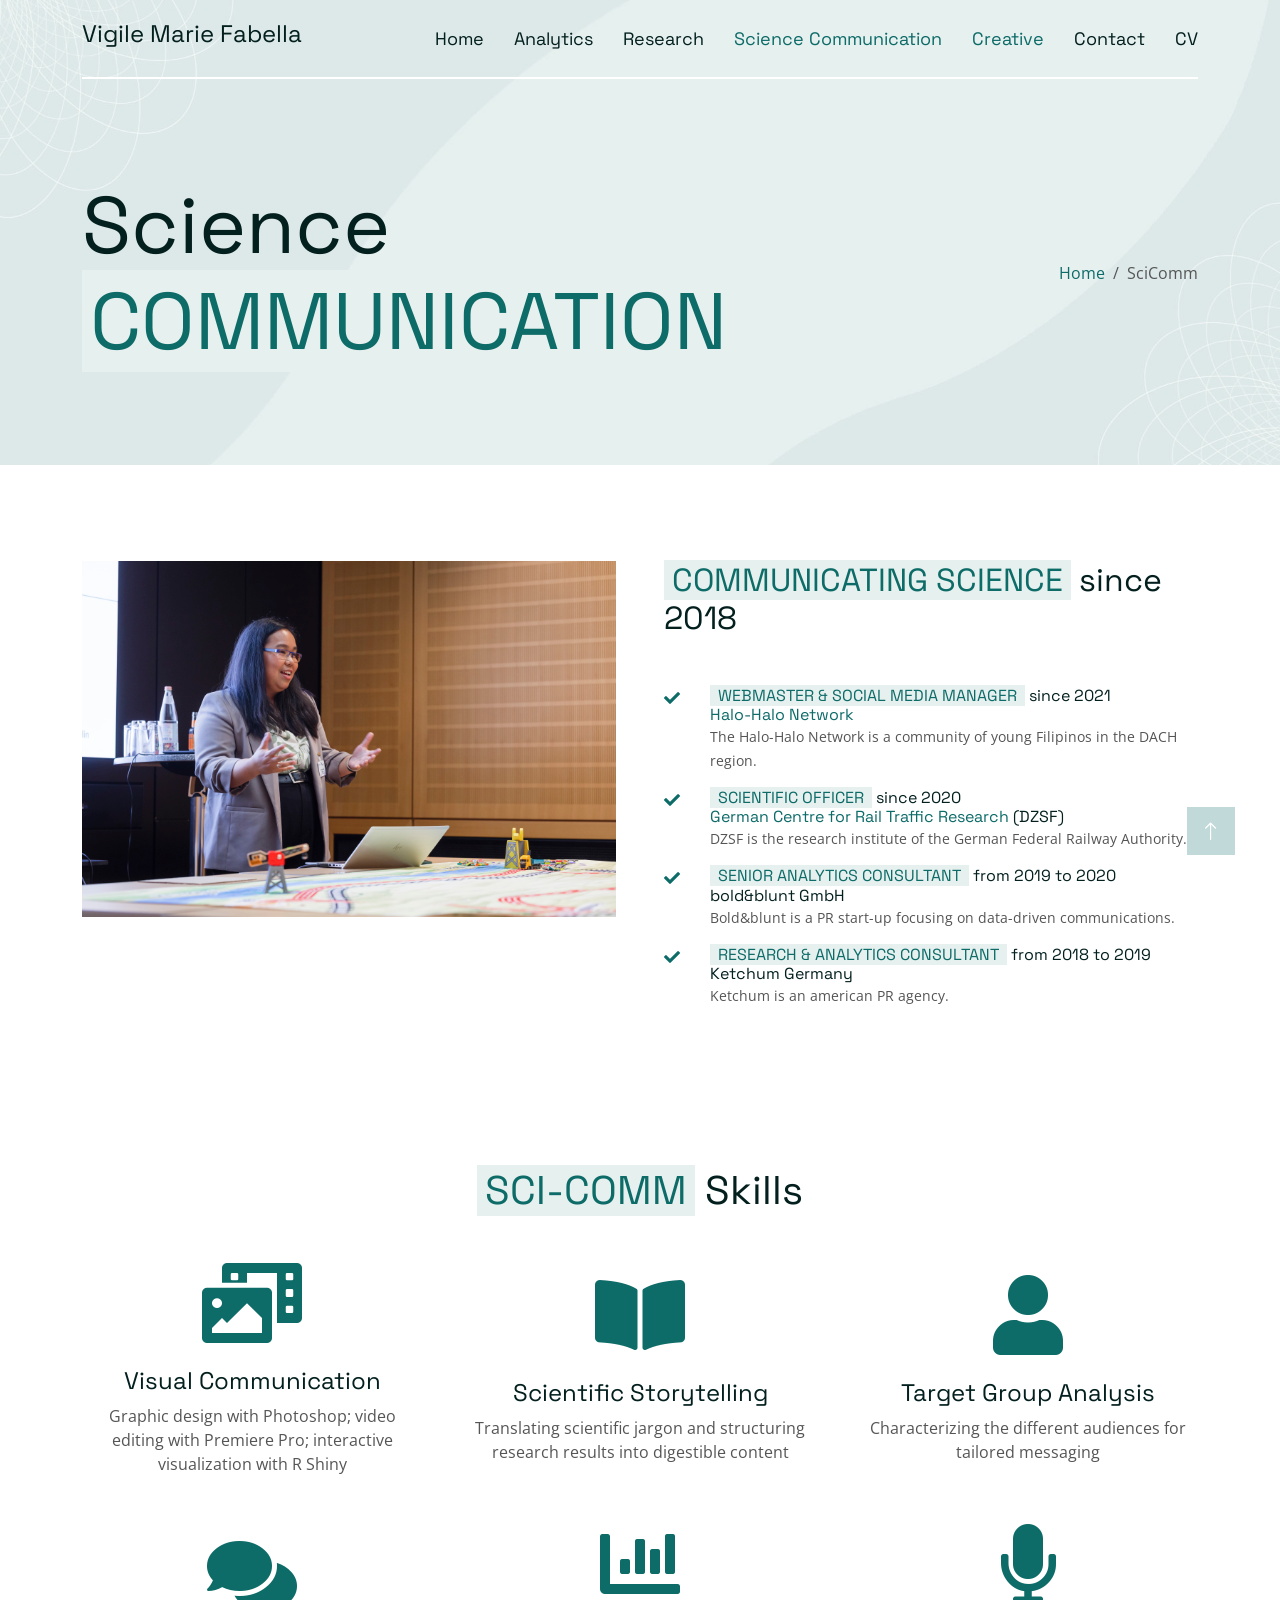
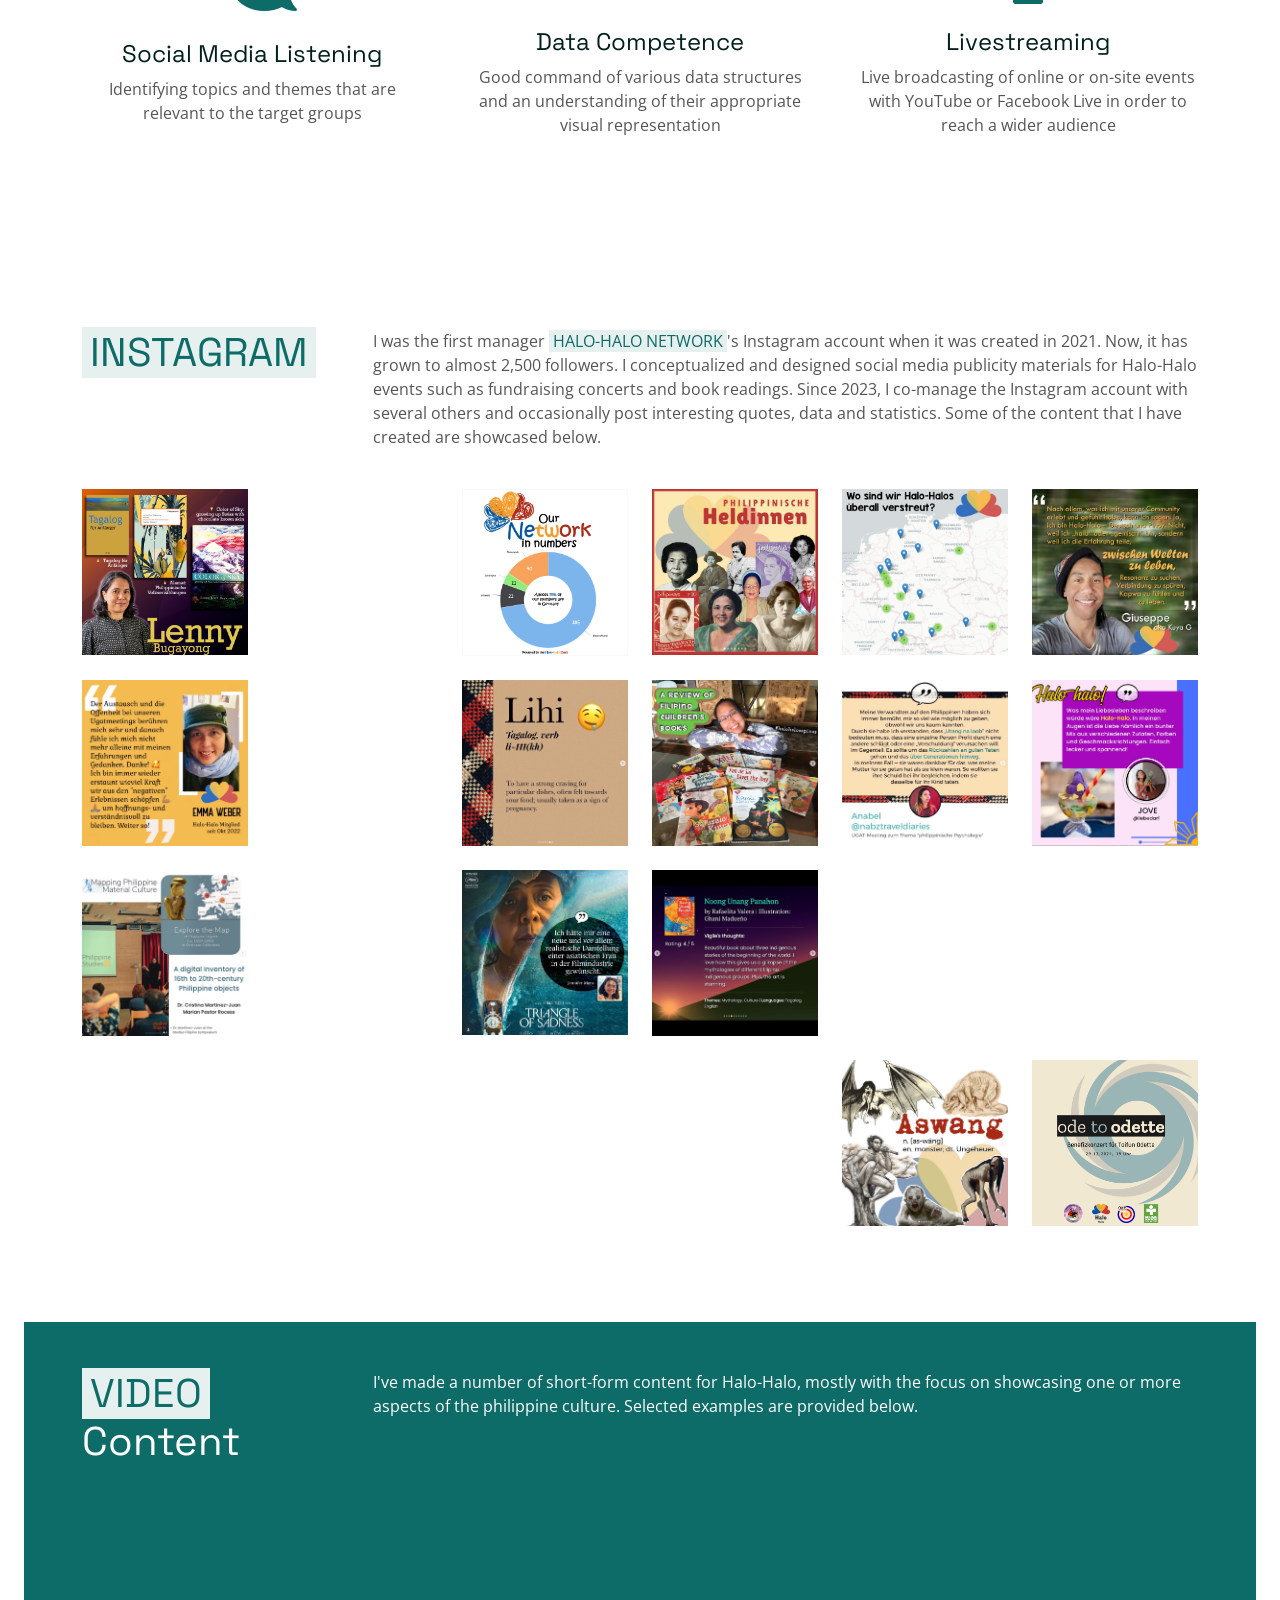
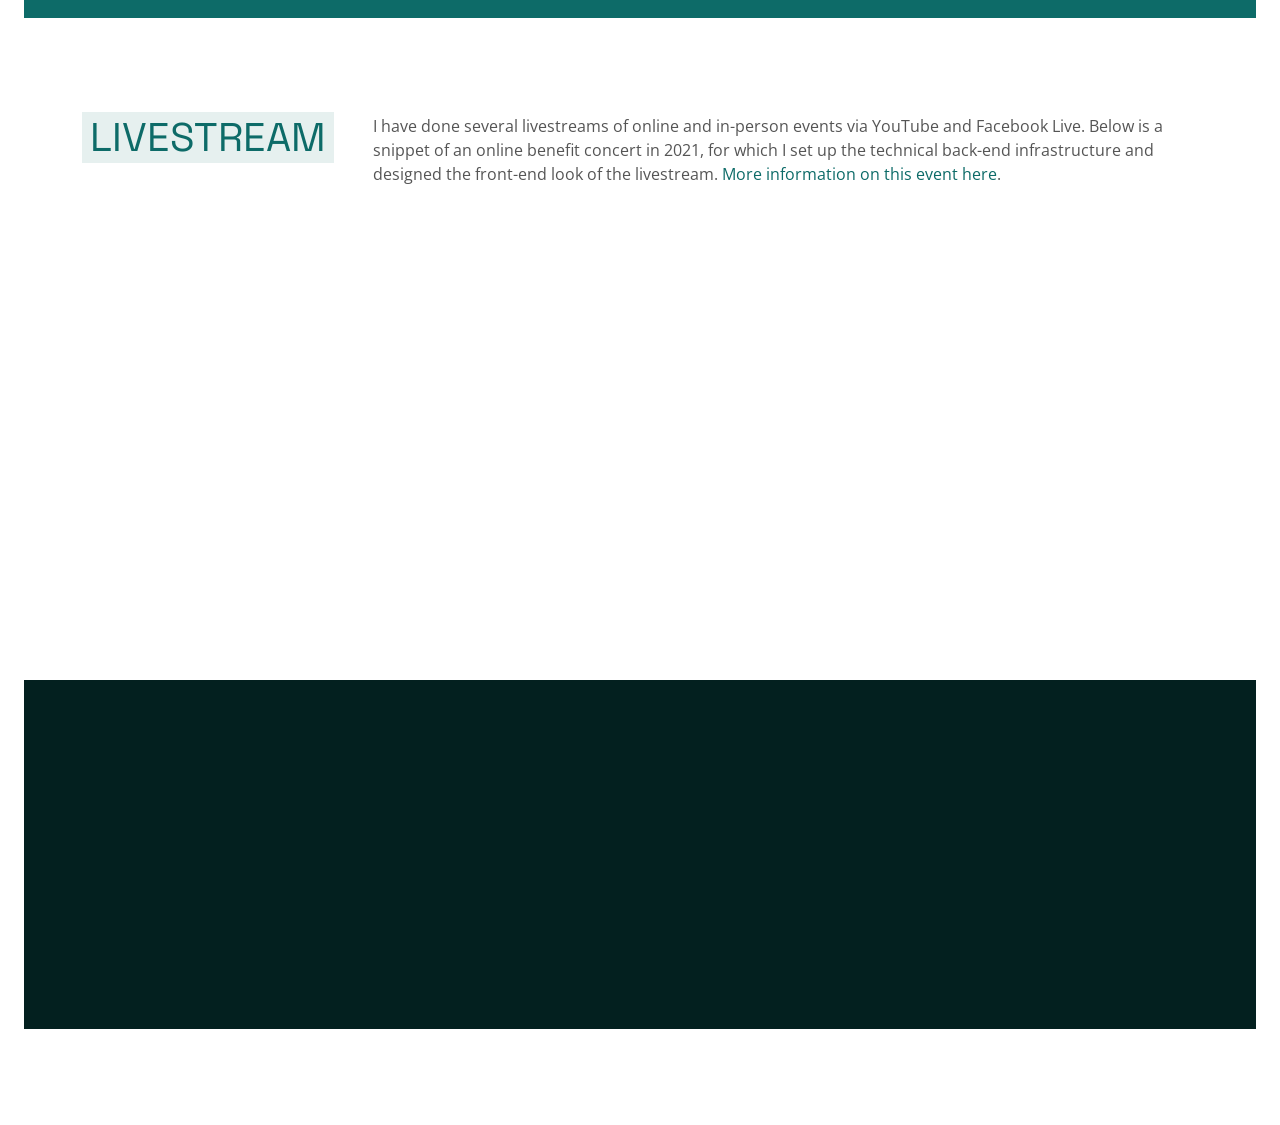
==== comm.html @ 8f54eccc "add scicom page" ====
<!DOCTYPE html>
<html lang="en">

<head>
    <meta charset="utf-8">
    <title>Vigile Marie Fabella</title>
    <meta content="width=device-width, initial-scale=1.0" name="viewport">
    <meta content="" name="keywords">
    <meta content="" name="description">

    <!-- Favicon -->
    <link href="assets/img/favicon.ico" rel="icon">

    <!-- Google Web Fonts -->
    <link rel="preconnect" href="https://fonts.googleapis.com">
    <link rel="preconnect" href="https://fonts.gstatic.com" crossorigin>
    <link href="https://fonts.googleapis.com/css2?family=Open+Sans&family=Space+Grotesk&display=swap" rel="stylesheet">

    <!-- Icon Font Stylesheet -->
    <link href="https://cdnjs.cloudflare.com/ajax/libs/font-awesome/5.15.4/css/all.min.css" rel="stylesheet">
    <link href="https://cdn.jsdelivr.net/npm/bootstrap-icons@1.4.1/font/bootstrap-icons.css" rel="stylesheet">

    <!-- Libraries Stylesheet -->
    <link href="assets/lib/animate/animate.min.css" rel="stylesheet">
    <link href="assets/lib/owlcarousel/assets/owl.carousel.min.css" rel="stylesheet">

    <!-- Customized Bootstrap Stylesheet -->
    <link href="assets/css/bootstrap.min.css" rel="stylesheet">

    <!-- Template Stylesheet -->
    <link href="assets/css/style.css" rel="stylesheet">
    
</head>

<body>
    <!-- Spinner Start -->
    <div id="spinner"
        class="show bg-white position-fixed translate-middle w-100 vh-100 top-50 start-50 d-flex align-items-center justify-content-center">
        <div class="spinner-grow text-primary" style="width: 3rem; height: 3rem;" role="status">
            <span class="sr-only">Loading...</span>
        </div>
    </div>
    <!-- Spinner End -->


    <!-- Navbar Start -->
    <div class="container-fluid sticky-top">
        <div class="container">
            <nav class="navbar navbar-expand-lg navbar-light border-bottom border-2 border-white">
                <a href="index.html" class="navbar-brand">
                    <h4>Vigile Marie Fabella</h4>
                </a>
                <button type="button" class="navbar-toggler ms-auto me-0" data-bs-toggle="collapse"
                    data-bs-target="#navbarCollapse">
                    <span class="navbar-toggler-icon"></span>
                </button>
                <div class="collapse navbar-collapse" id="navbarCollapse">
                    <div class="navbar-nav ms-auto">
                        <a href="index.html" class="nav-item nav-link">Home</a>
                        <a href="#projects" class="nav-item nav-link">Analytics</a>
                        <a href="#research" class="nav-item nav-link">Research</a>
                        <a href="comm.html" class="nav-item nav-link active">Science Communication</a>
                        <a href="https://sites.google.com/site/vigilemariefabella/creative" class="nav-item nav-link active">Creative</a>
                        <a href="#contact" class="nav-item nav-link">Contact</a>
                        <a href="https://1drv.ms/b/c/27f5d381a081e18d/IQBctxzUq0D3RLZkBF9Aa7l9AfCSi6QiNohndz8RyMJYiIo" class="nav-item nav-link" target="_blank">CV</a>
                    </div>
                </div>
            </nav>
        </div>
    </div>
    <!-- Navbar End -->

    <!-- Hero Start -->
    <div class="container-fluid pb-5 bg-primary hero-header">
        <div class="container py-5">
            <div class="row g-3 align-items-center">
                <div class="col-lg-6 text-center text-lg-start">
                    <h3 class="display-1 mb-0 animated slideInLeft">Science  <span
                                class="text-uppercase text-primary bg-light px-2">Communication</span></h3>
                </div>
                <div class="col-lg-6 animated slideInRight">
                    <nav aria-label="breadcrumb">
                        <ol class="breadcrumb justify-content-center justify-content-lg-end mb-0">
                            <li class="breadcrumb-item"><a class="text-primary" href="index.html">Home</a></li>
                            <li class="breadcrumb-item text-secondary active" aria-current="page">SciComm</li>
                        </ol>
                    </nav>
                </div>
            </div>
        </div>
    </div>
    <!-- Hero End -->



    <!-- About Start -->
    <div class="container-fluid py-5">
        <div class="container py-5">
            <div class="row g-5">
                <div class="col-lg-6">
                    <div class="row">
                            <img class="img-fluid" src="assets/img/vig_tra.jpg" alt="">
                    </div>
                </div>
                <div class="col-lg-6 wow fadeIn" data-wow-delay="0.5s">
                    <h2 class="mb-5"><span class="text-uppercase text-primary bg-light px-2">Communicating Science</span> since 2018</h2>
                    <div class="row g-3">
                        <div class="col-sm-1"><i class="fa fa-check text-primary me-2"></i></div>
                        <div class="col-sm-11"><h6 class="mb-0"><span class="text-uppercase text-primary bg-light px-2">Webmaster & Social Media Manager</span>  since 2021<br/>
                        <a href = "https://halo-halo.de/" target = _blank>Halo-Halo Network</a></h6>
                          <p class="mb-3"><small>The Halo-Halo Network is a community of young Filipinos in the DACH region. </small></p>
                   </div></div>
                    <div class="row g-3">
                        <div class="col-sm-1"><i class="fa fa-check text-primary me-2"></i></div>
                        <div class="col-sm-11"><h6 class="mb-0"><span class="text-uppercase text-primary bg-light px-2">Scientific Officer</span>  since 2020 <br/>
                        <a href = "https://dzsf.de/" target = _blank>German Centre for Rail Traffic Research</a> (DZSF)</h6>
                          <p class="mb-3"><small>DZSF is  the research institute of the German Federal Railway Authority. </small></p>
                   </div></div>
                   <div class="row g-3">
                        <div class="col-sm-1"><i class="fa fa-check text-primary me-2"></i></div>
                        <div class="col-sm-11"><h6 class="mb-0"><span class="text-uppercase text-primary bg-light px-2">Senior Analytics Consultant</span>
                   from 2019 to 2020<br/>bold&blunt GmbH</h6>
                                 <p class="mb-3"><small>Bold&blunt is a PR start-up focusing on data-driven communications. </small> </p>
                    </div></div>
                    <div class="row g-3">
                        <div class="col-sm-1"><i class="fa fa-check text-primary me-2"></i></div>
                        <div class="col-sm-11"><h6 class="mb-0"><span class="text-uppercase text-primary bg-light px-2">Research & Analytics Consultant</span> from 2018 to 2019 <br/>
                    Ketchum Germany</h6>
                    <p class="mb-3"><small>Ketchum is an american PR agency.</small> </p>
                    </div></div>

                    
            </div>
        </div>
    </div>
    <!-- About End -->

    <!-- Experience Start -->
    <div class="container-fluid py-5">
        <div class="container py-5">
            <div class="text-center wow fadeIn" data-wow-delay="0.1s">
                <h1 class="mb-5"><span class="text-uppercase text-primary bg-light px-2">Sci-Comm</span> Skills
                </h1>
            </div>
            <div class="row g-5 align-items-center text-center">
                <div class="col-md-6 col-lg-4 wow fadeIn" data-wow-delay="0.1s">
                    <i class="fa fa-photo-video fa-5x text-primary mb-4"></i>
                    <h4>Visual Communication</h4>
                    <p class="mb-0">Graphic design with Photoshop; video editing with Premiere Pro; interactive visualization with R Shiny</p>
                </div>
                <div class="col-md-6 col-lg-4 wow fadeIn" data-wow-delay="0.3s">
                    <i class="fa fa-book-open fa-5x text-primary mb-4"></i>
                    <h4>Scientific Storytelling</h4>
                    <p class="mb-0">Translating scientific jargon and structuring research results into digestible content</p>
                </div>
                <div class="col-md-6 col-lg-4 wow fadeIn" data-wow-delay="0.5s">
                    <i class="fa fa-user fa-5x text-primary mb-4"></i>
                    <h4>Target Group Analysis</h4>
                    <p class="mb-0">Characterizing the different audiences for tailored messaging</p>
                </div>
                <div class="col-md-6 col-lg-4 wow fadeIn" data-wow-delay="0.3s">
                    <i class="fa fa-comments fa-5x text-primary mb-4"></i>
                    <h4>Social Media Listening</h4>
                    <p class="mb-0">Identifying topics and themes that are relevant to the target groups</p>
                </div>
                <div class="col-md-6 col-lg-4 wow fadeIn" data-wow-delay="0.1s">
                    <i class="fa fa-chart-bar fa-5x text-primary mb-4"></i>
                    <h4>Data Competence</h4>
                    <p class="mb-0">Good command of various data structures and an understanding of their appropriate visual representation</p>
                </div>
                <div class="col-md-6 col-lg-4 wow fadeIn" data-wow-delay="0.5s">
                    <i class="fa fa-microphone fa-5x text-primary mb-4"></i>
                    <h4>Livestreaming</h4>
                    <p class="mb-0">Live broadcasting of online or on-site events with YouTube or Facebook Live in order to reach a wider audience</p>
                </div>
            </div>
        </div>
    </div>
    <!-- Feature End -->

 


    <!-- Instagram Start -->
    <div class="container-fluid py-5">
        <div class="container py-5">
            <div class="row g-5">
                <div class="col-lg-3">
                  <h1 class="mb-5"> <span class="text-uppercase text-primary bg-light px-2">Instagram</span>
                  </h1>
                  </div>
                <div class="col-lg-9">
                 <p>I was the first manager <a href = "https://www.halo-halo.de" target=_blank><span class="text-uppercase text-primary bg-light px-1">Halo-Halo Network</span></a>'s Instagram account when it was
                 created in 2021. Now, it has grown to almost 2,500 followers.  I conceptualized and designed social media publicity materials for Halo-Halo events such as fundraising concerts and book readings. 
                 Since 2023, I co-manage the Instagram account with several others and occasionally post interesting quotes, data and statistics. Some of the content that I have created are showcased below.</p>
                 <br/></div>
                 </div>
            <div class="row g-4">
              
                <div class="col-md-4 col-lg-2 wow fadeIn" data-wow-delay="0.1s">
                    <div class="team-item position-relative overflow-hidden">
                      <img class="img-fluid w-100" src="assets/portfolio/halo-halo_lenny.png" alt="">
                        <a href="https://www.instagram.com/p/DP1gf6SjBJo/" target="_blank">
                        <div class="team-overlay">
                            <div class="likes"><p class="lh-base text-light"><i class="fas fa-heart"></i> 140 &nbsp; <i class="fas fa-comment"></i> 6</p></div>
                        </div>
                        </a>
                    </div>
                </div>
                <div class="col-md-4 col-lg-2 wow fadeIn" data-wow-delay="0.7s">
                    <div class="team-item position-relative overflow-hidden">
                      <img class="img-fluid w-100" src="assets/portfolio/halo-halo_cj.png" alt="">
                        <a href="https://www.instagram.com/p/CyQ8REVM7Ra/" target="_blank">
                        <div class="team-overlay">
                            <div class="likes"><p class="lh-base text-light"><i class="fas fa-heart"></i> 104 &nbsp; <i class="fas fa-comment"></i> 20</p></div>
                        </div>
                        </a>
                    </div>
                </div>
                <div class="col-md-4 col-lg-2 wow fadeIn" data-wow-delay="0.5s">
                    <div class="team-item position-relative overflow-hidden">
                      <img class="img-fluid w-100" src="assets/portfolio/halo-halo_dash.png" alt="" width = w-100>
                        <a href="https://www.instagram.com/p/DN4HcPrjEpw/" target="_blank">
                        <div class="team-overlay">
                            <div class="likes"><p class="lh-base text-light"><i class="fas fa-heart"></i> 56 &nbsp; <i class="fas fa-comment"></i> 6</p></div>
                        </div>
                        </a>
                    </div>
                </div>
                 <div class="col-md-4 col-lg-2 wow fadeIn" data-wow-delay="0.3s">
                    <div class="team-item position-relative overflow-hidden">
                      <img class="img-fluid w-100" src="assets/portfolio/halo-halo_heldinnen.png" alt="" width = w-100>
                        <a href="https://www.instagram.com/p/CrBtPyXswOy" target="_blank">
                        <div class="team-overlay">
                            <div class="likes"><p class="lh-base text-light"><i class="fas fa-heart"></i> 134  &nbsp; <i class="fas fa-comment"></i> 3</p></div>
                        </div>
                        </a>
                    </div>
                </div>
                <div class="col-md-4 col-lg-2 wow fadeIn" data-wow-delay="0.1s">
                    <div class="team-item position-relative overflow-hidden">
                      <img class="img-fluid w-100" src="assets/portfolio/halo-halo_map.jpg" alt="">
                        <a href="https://www.instagram.com/p/Ce4TOWvMe-t/" target="_blank">
                        <div class="team-overlay">
                            <div class="likes"><p class="lh-base text-light"><i class="fas fa-heart"></i> 31  &nbsp; <i class="fas fa-comment"></i> 3</p></div>
                        </div>
                        </a>
                    </div>
                </div>
                <div class="col-md-4 col-lg-2 wow fadeIn" data-wow-delay="0.3s">
                    <div class="team-item position-relative overflow-hidden">
                      <img class="img-fluid w-100" src="assets/portfolio/halo-halo_kuyaG.png" alt="">
                        <a href="https://www.instagram.com/p/DQ1yeH4jBLc" target="_blank">
                        <div class="team-overlay">
                            <div class="likes"><p class="lh-base text-light"><i class="fas fa-heart"></i> 53  &nbsp; <i class="fas fa-comment"></i> 3</p></div>
                        </div>
                        </a>
                    </div>
                </div>
               <div class="col-md-4 col-lg-2 wow fadeIn" data-wow-delay="0.7s">
                    <div class="team-item position-relative overflow-hidden">
                      <img class="img-fluid w-100" src="assets/portfolio/halo-halo_emma.png" alt="" width = w-100>
                        <a href="https://www.instagram.com/p/CtQwGDwspZo/" target="_blank">
                        <div class="team-overlay">
                            <div class="likes"><p class="lh-base text-light"><i class="fas fa-heart"></i> 39 </p></div>
                        </div>
                        </a>
                    </div>
                </div>
                <div class="col-md-4 col-lg-2 wow fadeIn" data-wow-delay="0.7s">
                    <div class="team-item position-relative overflow-hidden">
                      <img class="img-fluid w-100" src="assets/portfolio/halo-halo_cdwien.png" alt="" width = w-100>
                        <a href="https://www.instagram.com/p/Cce_DwXMKiG/" target="_blank">
                        <div class="team-overlay">
                            <div class="likes"><p class="lh-base text-light"><i class="fas fa-heart"></i> 91  &nbsp; <i class="fas fa-comment"></i> 7</div>
                        </div>
                        </a>
                    </div>
                </div>
                <div class="col-md-4 col-lg-2 wow fadeIn" data-wow-delay="0.1s">
                    <div class="team-item position-relative overflow-hidden">
                      <img class="img-fluid w-100" src="assets/portfolio/halo-halo_lihi.png" alt="">
                        <a href="https://www.instagram.com/p/CbR76yvMhxQ/" target="_blank">
                        <div class="team-overlay">
                            <div class="likes"><p class="lh-base text-light"><i class="fas fa-heart"></i> 21 </div>
                        </div>
                        </a>
                    </div>
                </div>
                <div class="col-md-4 col-lg-2 wow fadeIn" data-wow-delay="0.7s">
                    <div class="team-item position-relative overflow-hidden">
                      <img class="img-fluid w-100" src="assets/portfolio/halo-halo_kidsbooks.png" alt="" width = w-100>
                        <a href="https://www.instagram.com/p/C4TDYTtyo3-" target="_blank">
                        <div class="team-overlay">
                            <div class="likes"><p class="lh-base text-light"><i class="fas fa-heart"></i> 91  &nbsp; <i class="fas fa-comment"></i> 7</div>
                        </div>
                        </a>
                    </div>
                </div>
                <div class="col-md-4 col-lg-2 wow fadeIn" data-wow-delay="0.3s">
                    <div class="team-item position-relative overflow-hidden">
                      <img class="img-fluid w-100" src="assets/portfolio/halo-halo_nabs.png" alt="">
                        <a href="https://www.instagram.com/p/Ca9mVTys9sj" target="_blank">
                        <div class="team-overlay">
                            <div class="likes"><p class="lh-base text-light"><i class="fas fa-heart"></i> 34 &nbsp; <i class="fas fa-comment"></i> 5</p></div>
                        </div>
                        </a>
                    </div>
                </div>
                <div class="col-md-4 col-lg-2 wow fadeIn" data-wow-delay="0.1s">
                    <div class="team-item position-relative overflow-hidden">
                      <img class="img-fluid w-100" src="assets/portfolio/halo-halo_jove.png" alt="">
                        <a href="https://www.instagram.com/p/CfudeYIMyJ0/" target="_blank">
                        <div class="team-overlay">
                            <div class="likes"><p class="lh-base text-light"><i class="fas fa-heart"></i> 15</p></div>
                        </div>
                        </a>
                    </div>
                </div>
                <div class="col-md-4 col-lg-2 wow fadeIn" data-wow-delay="0.1s">
                    <div class="team-item position-relative overflow-hidden">
                      <img class="img-fluid w-100" src="assets/portfolio/halo-halo_matculture.png" alt="">
                        <a href="https://www.instagram.com/p/CfE2e6js9mZ/" target="_blank">
                        <div class="team-overlay">
                            <div class="likes"><p class="lh-base text-light"><i class="fas fa-heart"></i> 32</p></div>
                        </div>
                        </a>
                    </div>
                </div>
                <div class="col-md-4 col-lg-2 wow fadeIn" data-wow-delay="0.3s">
                    <div class="team-item position-relative overflow-hidden">
                      <img class="img-fluid w-100" src="assets/portfolio/halo-halo_pamahiin.png" alt="">
                        <a href="https://www.instagram.com/p/Cn9kZs7sGGw/" target="_blank">
                        <div class="team-overlay">
                            <div class="likes"><p class="lh-base text-light"><i class="fas fa-heart"></i> 26</p></div>
                        </div>
                        </a>
                    </div>
                </div>
                <div class="col-md-4 col-lg-2 wow fadeIn" data-wow-delay="0.5s">
                    <div class="team-item position-relative overflow-hidden">
                      <img class="img-fluid w-100" src="assets/portfolio/halo-halo_triangle.png" alt="" width = w-100>
                        <a href="https://www.instagram.com/p/Cp44woes-kE/" target="_blank">
                        <div class="team-overlay">
                            <div class="likes"><p class="lh-base text-light"><i class="fas fa-heart"></i> 29</p></div>
                        </div>
                        </a>
                    </div>
                </div>
                <div class="col-md-4 col-lg-2 wow fadeIn" data-wow-delay="0.5s">
                    <div class="team-item position-relative overflow-hidden">
                      <img class="img-fluid w-100" src="assets/portfolio/halo-halo_kidsbooks2.png" alt="">
                        <a href="https://www.instagram.com/p/DOO0LchjOfCXcJCpxcvaknUmmZ-3RVSa4j4Ikg0" target="_blank">
                        <div class="team-overlay">
                            <div class="likes"><p class="lh-base text-light"><i class="fas fa-heart"></i> 62  &nbsp; <i class="fas fa-comment"></i> 9</p></div>
                        </div>
                        </a>
                    </div>
                </div>
              <div class="col-md-4 col-lg-2 wow fadeIn" data-wow-delay="0.1s">
                    <div class="team-item position-relative overflow-hidden">
                      <img class="img-fluid w-100" src="assets/portfolio/halo-halo_cdmla.png" alt="">
                        <a href="https://www.instagram.com/p/C5wVsZoslR-/" target="_blank">
                        <div class="team-overlay">
                            <div class="likes"><p class="lh-base text-light"><i class="fas fa-heart"></i> 41</p></div>
                        </div>
                        </a>
                    </div>
                </div>
                <div class="col-md-4 col-lg-2 wow fadeIn" data-wow-delay="0.7s">
                    <div class="team-item position-relative overflow-hidden">
                      <img class="img-fluid w-100" src="assets/portfolio/halo-halo_cdmla_pub.png" alt="">
                        <a href="https://www.instagram.com/p/C4h_8JMys5O/" target="_blank">
                        <div class="team-overlay">
                            <div class="likes"><p class="lh-base text-light"><i class="fas fa-heart"></i> 64</p></div>
                        </div>
                        </a>
                    </div>
                </div>
                <div class="col-md-4 col-lg-2 wow fadeIn" data-wow-delay="0.1s">
                    <div class="team-item position-relative overflow-hidden">
                      <img class="img-fluid w-100" src="assets/portfolio/halo-halo_opm.png" alt="" width = w-100>
                        <a href="https://www.instagram.com/p/CYzg0mesZL1/" target="_blank">
                        <div class="team-overlay">
                            <div class="likes"><p class="lh-base text-light"><i class="fas fa-heart"></i> 19</p></div>
                        </div>
                        </a>
                    </div>
                </div>
                <div class="col-md-4 col-lg-2 wow fadeIn" data-wow-delay="0.3s">
                    <div class="team-item position-relative overflow-hidden">
                      <img class="img-fluid w-100" src="assets/portfolio/halo-halo_cd_ffm.png" alt="" width = w-100>
                        <a href="https://www.instagram.com/p/Ckq6CZfsy9d/?img_index=3" target="_blank">
                        <div class="team-overlay">
                            <div class="likes"><p class="lh-base text-light"><i class="fas fa-heart"></i> 97  &nbsp; <i class="fas fa-comment"></i> 7</p></div>
                        </div>
                        </a>
                    </div>
                </div>
                <div class="col-md-4 col-lg-2 wow fadeIn" data-wow-delay="0.5s">
                    <div class="team-item position-relative overflow-hidden">
                      <img class="img-fluid w-100" src="assets/portfolio/halo-halo_cd.png" alt="" width = w-100>
                        <a href="https://www.instagram.com/p/Cp44woes-kE/" target="_blank">
                        <div class="team-overlay">
                            <div class="likes"><p class="lh-base text-light"><i class="fas fa-heart"></i> 29</p></div>
                        </div>
                        </a>
                    </div>
                </div>
                <div class="col-md-4 col-lg-2 wow fadeIn" data-wow-delay="0.1s">
                    <div class="team-item position-relative overflow-hidden">
                      <img class="img-fluid w-100" src="assets/portfolio/halo-halo_tyanak.png" alt="" width = w-100>
                        <a href="https://www.instagram.com/p/CaLUhrnM-Hi/" target="_blank">
                        <div class="team-overlay">
                            <div class="likes"><p class="lh-base text-light"><i class="fas fa-heart"></i> 27</p></div>
                        </div>
                        </a>
                    </div>
                </div>
                <div class="col-md-4 col-lg-2 wow fadeIn" data-wow-delay="0.3s">
                    <div class="team-item position-relative overflow-hidden">
                      <img class="img-fluid w-100" src="assets/portfolio/halo-halo_aswang.png" alt="" width = w-100>
                        <a href="https://www.instagram.com/p/CaNv_pPsSyd" target="_blank">
                        <div class="team-overlay">
                            <div class="likes"><p class="lh-base text-light"><i class="fas fa-heart"></i> 27</p></div>
                        </div>
                        </a>
                    </div>
                </div>
                <div class="col-md-4 col-lg-2 wow fadeIn" data-wow-delay="0.5s">
                    <div class="team-item position-relative overflow-hidden">
                      <img class="img-fluid w-100" src="assets/portfolio/halo-halo_odette.png" alt="" width = w-100>
                        <a href="https://www.instagram.com/p/CX_iPaSsJPO" target="_blank">
                        <div class="team-overlay">
                            <div class="likes"><p class="lh-base text-light"><i class="fas fa-heart"></i> 38 &nbsp; <i class="fas fa-comment"></i> 1</p></div>
                        </div>
                        </a>
                    </div>
                </div>
        </div>
    </div>
    <!-- Instagram End -->




    <!-- Video Start -->
    <div class="container-fluid mt-5 bg-primary" id="projects">
        <div class="container py-5">
            <div class="row g-5">
                <div class="col-lg-3">
                  <h1 class="text-white mb-3"><span class="text-uppercase text-primary bg-light px-2">Video</span> Content
                  </h1>
                  </div>
                <div class="col-lg-9">
                 <p class="text-white">I've made a number of short-form content for Halo-Halo, mostly with the focus on showcasing one or more aspects of the philippine culture. Selected examples are provided below.</p>
                 </div>
                 <div class="row g-4">
              
                <div class="col-md-12 col-lg-3 wow fadeIn" data-wow-delay="0.1s">
                    <div class="team-item position-relative overflow-hidden">
                      <img class="img-fluid w-150" src="assets/portfolio/video_odette.png" alt="">
                        <a href="https://www.instagram.com/p/CZKrtVKspFU/" target="_blank">
                        <div class="team-overlay">
                            <div class="likes"><p class="lh-base text-light">A short video for the <br/>fundraising livestream <br/>concert "Ode to Odette".</p></div>
                        </div>
                        </a>
                    </div>
                </div>              
                <div class="col-md-12 col-lg-2 wow fadeIn" data-wow-delay="0.5s">
                    <div class="team-item position-relative overflow-hidden">
                      <img class="img-fluid w-150" src="assets/portfolio/video_cd.png" alt="">
                        <a href="https://www.instagram.com/p/Cj8Or1-j4yw/" target="_blank">
                        <div class="team-overlay">
                            <div class="likes"><p class="lh-base text-light">Teaser video <br/>for a book <br/>launch with <br/>the Philippine <br/>Consulate <br/>General. </p></div>
                        </div>
                        </a>
                    </div>
                </div>
                <div class="col-md-12 col-lg-2 wow fadeIn" data-wow-delay="0.3s">
                    <div class="team-item position-relative overflow-hidden">
                      <img class="img-fluid w-150" src="assets/portfolio/video_mamasita.png" alt="">
                        <a href="https://www.instagram.com/p/CgbbFOBJnRm/" target="_blank">
                        <div class="team-overlay">
                            <div class="likes"><p class="lh-base text-light">A fun little  <br/>short about <br/>a travelling<br/> bag.</p></div>
                        </div>
                        </a>
                    </div>
                </div>
                <div class="col-md-12 col-lg-2 wow fadeIn" data-wow-delay="0.7s">
                    <div class="team-item position-relative overflow-hidden">
                      <img class="img-fluid w-150" src="assets/portfolio/video_unboxing.png" alt="">
                        <a href="https://www.instagram.com/p/Ci_Avb8DRU9/" target="_blank">
                        <div class="team-overlay">
                            <div class="likes"><p class="lh-base text-light">Unboxing <br/>of a "Fiesta <br/>Filipinas" <br/>package.</p></div>
                        </div>
                        </a>
                    </div>
                </div>
                <div class="col-md-12 col-lg-2 wow fadeIn" data-wow-delay="0.1s">
                    <div class="team-item position-relative overflow-hidden">
                      <img class="img-fluid w-150" src="assets/portfolio/video_sikwate.png" alt="">
                        <a href="https://www.instagram.com/p/DBPro18oeN8/" target="_blank">
                        <div class="team-overlay">
                            <div class="likes"><p class="lh-base text-light">A video <br/>showcasing <br/>the traditional<br/>filipino hot<br/>chocolate.</p></div>
                        </div>
                        </a><p class="text-white mb-13"> </p>
                    </div>
                </div>

      </div> 
                 </div>
                 </div>
                 </div>
    <!-- Livestreaming End -->






    <!-- Livestreaming Start -->
    <div class="container-fluid py-5">
        <div class="container py-5">
            <div class="row g-5">
                <div class="col-lg-3">
                  <h1 class="mb-5"> <span class="text-uppercase text-primary bg-light px-2">Livestream</span>
                  </h1>
                  </div>
                <div class="col-lg-9">
                 <p>I have done several livestreams of online and in-person events via YouTube and Facebook Live. Below is a snippet of an online benefit concert in 2021, 
                 for which I set up the technical back-end infrastructure and designed the front-end look of the livestream. <a href = "https://halo-halo.de/ode-to-odette/" target = _blank>More information on this event here</a>.</p>
                 </div>
                 </div>
                 <div class="row g-4">
              
                <div class="col-md-12 col-lg-8 wow fadeIn" data-wow-delay="0.1s">
                    <div class="team-item position-relative overflow-hidden">
                    <video width=100% controls>
                      <source src="https://halo-halo.de/wp-content/uploads/2022/01/Performance-04-Kim-John.mp4" type="video/mp4">
                    Your browser does not support the video tag.
                    </video>
                    </div>
                </div> 
                </div> 
          </div> 
      </div> 


    <!-- Livestreaming End -->


    <!-- Contact Start -->
    <div class="container-fluid bg-dark text-white-50 footer pt-5" id="contact">
        <div class="container py-5">
            <div class="row g-7">
                <div class="col-md-6 col-lg-3 wow fadeIn" data-wow-delay="0.1s">
                        <h1 class="text-white">Contact</h1>
                    
                </div>
                <div class="col-md-6 col-lg-3 wow fadeIn" data-wow-delay="0.3s">
                    <h4 class = "text-white"><i class="fa fa-envelope me-3"></i>vmfabella@gmail.com</h4>
                    <div class="d-flex pt-2">
                      <a class="btn btn-outline-primary btn-square border-2 me-2" href="https://www.linkedin.com/in/vigile-marie-fabella/" target = "_blank" alt = "LinkedIn Profile"><i
                      class="fab fa-linkedin-in"></i></a>
                      <a class="btn btn-outline-primary btn-square border-2 me-2" href="https://scholar.google.com/citations?hl=en&user=uMSkTNQAAAAJ" target = "_blank" alt = "Google Scholar Profile"><i
                      class="fab fa-google"></i></a>
                      <a class="btn btn-outline-primary btn-square border-2" href="https://orcid.org/0000-0001-7132-9223" target = "_blank" alt = "ORCID Profile"><i
                      class="fab fa-orcid"></i></a>
                    </div>
                </div>
            </div>
        </div>
        <div class="container wow fadeIn" data-wow-delay="0.1s">
            <div class="copyright">
                <div class="row">
                    <div class="col-md-6 text-center text-md-start mb-3 mb-md-0">
                        &copy; <a class="border-bottom" href="">Vigile Marie Fabella</a>, All Right Reserved.

                        <!--/*** This template is free as long as you keep the below author’s credit link/attribution link/backlink. ***/-->
                        <!--/*** If you'd like to use the template without the below author’s credit link/attribution link/backlink, ***/-->
                        <!--/*** you can purchase the Credit Removal License from "https://htmlcodex.com/credit-removal". ***/-->
                        Designed By <a class="border-bottom" href="https://htmlcodex.com">HTML Codex</a>. Distributed by
                        <a class="border-bottom" href="https://themewagon.com" target="_blank">ThemeWagon</a>
                    </div>
                    <div class="col-md-6 text-center text-md-end">
                    </div>
                </div>
            </div>
        </div>
    </div>
    <!-- Contact End -->


    <!-- Back to Top -->
    <a href="#!" class="btn btn-lg btn-primary btn-lg-square back-to-top"><i class="bi bi-arrow-up"></i></a>


    <!-- JavaScript Libraries -->
    <script src="https://ajax.googleapis.com/ajax/libs/jquery/3.6.1/jquery.min.js"></script>
    <script src="https://cdn.jsdelivr.net/npm/bootstrap@5.0.0/dist/js/bootstrap.bundle.min.js"></script>
    <script src="assets/lib/wow/wow.min.js"></script>
    <script src="assets/lib/easing/easing.min.js"></script>
    <script src="assets/lib/waypoints/waypoints.min.js"></script>
    <script src="assets/lib/owlcarousel/owl.carousel.min.js"></script>

    <!-- Template Javascript -->
    <script src="assets/js/main.js"></script>
</body>

</html>
---- assets/css/style.css ----
/********** Template CSS **********/

/*** Spinner ***/
#spinner {
    opacity: 0;
    visibility: hidden;
    transition: opacity .5s ease-out, visibility 0s linear .5s;
    z-index: 99999;
}

#spinner.show {
    transition: opacity .5s ease-out, visibility 0s linear 0s;
    visibility: visible;
    opacity: 1;
}

.back-to-top {
    position: fixed;
    display: none;
    right: 45px;
    bottom: 45px;
    z-index: 99;
}

/*** Button ***/
.btn {
    transition: .5s;
}

.btn-square {
    width: 38px;
    height: 38px;
}

.btn-sm-square {
    width: 32px;
    height: 32px;
}

.btn-lg-square {
    width: 48px;
    height: 48px;
}

.btn-square,
.btn-sm-square,
.btn-lg-square {
    padding: 0;
    display: flex;
    align-items: center;
    justify-content: center;
    font-weight: normal;
}


/*** Navbar ***/
.sticky-top {
    top: -150px;
    transition: .5s;
}

.navbar {
    padding: 15px 0;
    font-family: "Space Grotesk", sans-serif;
    font-size: 18px;
}

.navbar .navbar-nav .nav-link {
    margin-left: 30px;
    padding: 0;
    outline: none;
    color: var(--bs-dark);
}

.navbar .navbar-nav .nav-link:hover,
.navbar .navbar-nav .nav-link.active {
    color: var(--bs-primary)
}

.navbar .dropdown-toggle::after {
    border: none;
    content: "\f107";
    font-family: "Font Awesome 5 Free";
    font-weight: 900;
    vertical-align: middle;
    margin-left: 8px;
}

.navbar .dropdown-menu .dropdown-item:hover,
.navbar .dropdown-menu .dropdown-item.active {
    color: var(--bs-white);
    background: var(--bs-primary);
}

@media (max-width: 991.98px) {
    .navbar .navbar-nav .nav-link  {
        margin-left: 0;
        padding: 10px 0;
    }
}

@media (min-width: 992px) {
    .navbar .nav-item .dropdown-menu {
        display: block;
        border: none;
        margin-top: 0;
        top: 150%;
        opacity: 0;
        visibility: hidden;
        transition: .5s;
    }

    .navbar .nav-item:hover .dropdown-menu {
        top: 100%;
        visibility: visible;
        transition: .5s;
        opacity: 1;
    }
}


/*** Hero Header ***/
.hero-header {
    margin-top: -100px;
    padding-top: 150px;
    background: url(../img/hero-bg.jpg) top center no-repeat;
    background-size: cover;
}

.hero-header .breadcrumb-item+.breadcrumb-item::before {
    color: var(--light);
}

.header-carousel {
    position: relative;
    padding: 45px 0 45px 6vw;
}

.header-carousel::before {
    position: absolute;
    content: "";
    top: 0;
    left: 0;
    width: calc(50% + 45px);
    height: 100%;
    background: var(--bs-primary);
    z-index: -1;
}

.header-carousel .owl-dots {
    position: absolute;
    top: 50%;
    right: 38px;
    transform: translateY(-50%);
    display: flex;
    flex-direction: column;
    align-items: center;
    justify-content: center;
}

.header-carousel .owl-dot {
    position: relative;
    display: inline-block;
    margin: 5px 0;
    width: 15px;
    height: 15px;
    border: 2px solid var(--bs-white);
    transition: .5s;
}

.header-carousel .owl-dot.active {
    height: 30px;
    background: var(--bs-white);
}

#affiliation {
  font-size:2vmax;
}


/*** Publications ***/
#collapselink a.collapsed:after  {
    content: '+ See all publications';
}

#collapselink a:not(.collapsed):after {
    content: '- See less publications';
}



/*** Project ***/
.project-item img {
    transition: .5s;
}
  
.project-item:hover img {
    transform: scale(1.2);
}
  
.project-overlay {
    position: absolute;
    padding: 25px;
    width: 100%;
    height: 100%;
    top: 0;
    left: 0;
    display: flex;
    flex-direction: column;
    align-items: flex-start;
    justify-content: flex-end;
    background: linear-gradient(rgba(255, 255, 255, .1) 50%, var(--bs-dark));
    z-index: 1;
}


/*** Service ***/
.service-item {
    position: relative;
    padding: 30px 25px;
    transition: .5s;
}

.service-item.bg-primary:hover {
    background: var(--bs-light) !important;
}

.service-item.bg-primary p {
    color: var(--bs-light);
    transition: .5s;
}

.service-item.bg-primary:hover p {
    color: var(--bs-secondary);
}

.service-item.bg-light:hover {
    background: var(--bs-primary) !important;
}

.service-item.bg-light p {
    color: var(--bs-secondary);
    transition: .5s;
}

.service-item.bg-light:hover p {
    color: var(--bs-light);
}


.service-item .service-img h3 {
    position: absolute;
    top: 0;
    left: 0;
    padding: 0 12px 7px 0;
}

.service-item.bg-primary .service-img h3 {
    background: var(--bs-primary);
    color: var(--bs-white);
    transition: .5s;
}

.service-item.bg-primary:hover .service-img h3 {
    background: var(--bs-light);
    color: var(--bs-dark);
}

.service-item.bg-light .service-img h3 {
    background: var(--bs-light);
    color: var(--bs-dark);
    transition: .5s;
}

.service-item.bg-light:hover .service-img h3 {
    background: var(--bs-primary);
    color: var(--bs-white);
}


/*** Our Team ***/
.team-item {
   margin-bottom:0px;
}
.team-item img {
    transition: .5s;
}
  
.team-item:hover img {
    transform: scale(1.1);
}
  
.team-overlay {
    position: absolute;
    padding-left: 20px;
    width: 100%;
    height: 100%;
    top: 0;
    left: 0;
    display: flex;
    flex-direction: column;
    align-items: center;
    justify-content: center;
    background: none;
    z-index: 1;
}

div.team-overlay:hover {
    position: absolute;
    padding-left: 20px;
    width: 100%;
    height: 100%;
    top: 0;
    left: 0;
    display: flex;
    flex-direction: column;
    align-items: center;
    justify-content: center;
    background: rgba(0,0,0,0.6);
    z-index: 1;
}

.likes {
    display: none;
}

div.team-overlay:hover div.likes {
display:block;
}

/*** Testimonial ***/
.testimonial-img {
    position: relative;
    padding: 45px 0 45px 90px;
}

.testimonial-img::before {
    position: absolute;
    content: "";
    top: 0;
    left: 0;
    width: calc(50% + 45px);
    height: 100%;
    background: var(--bs-primary);
    z-index: -1;
}

.testimonial-text h5 {
    position: relative;
    padding-left: 45px;
}

.testimonial-text h5::before {
    position: absolute;
    content: "";
    top: 50%;
    left: 0;
    transform: translateY(-50%);
    width: 40px;
    height: 2px;
    background: var(--bs-primary);
}

.testimonial-carousel .owl-dots {
    position: absolute;
    height: 17px;
    bottom: 0;
    right: 0;
    left: auto;
}

.testimonial-carousel .owl-dot {
    position: relative;
    display: inline-block;
    margin-left: 10px;
    width: 15px;
    height: 15px;
    background: var(--bs-white);
    border: 2px solid var(--bs-primary);
    transition: .5s;
}

.testimonial-carousel .owl-dot.active {
    width: 30px;
    background: var(--bs-primary);
}

@media (max-width: 768px) {
    .testimonial-carousel .owl-dots {
        left: 0;
        right: auto;
    }

    .testimonial-carousel .owl-dot {
        margin-right: 10px;
        margin-left: 0;
    }
}


/*** Newsletter ***/
.newsletter {
    background: url(../img/hero-bg.jpg) bottom right no-repeat;
    background-size: cover;
}

@media (min-width: 992px) {
    .newsletter .container {
        max-width: 100% !important;
    }

    .newsletter .newsletter-text  {
        padding-right: calc(((100% - 960px) / 2) + .75rem);
    }
}

@media (min-width: 1200px) {
    .newsletter .newsletter-text  {
        padding-right: calc(((100% - 1140px) / 2) + .75rem);
    }
}

@media (min-width: 1400px) {
    .newsletter .newsletter-text  {
        padding-right: calc(((100% - 1320px) / 2) + .75rem);
    }
}


/*** Footer ***/
.footer .btn.btn-link {
    display: block;
    margin-bottom: 10px;
    padding: 0;
    text-align: left;
    color: rgba(255,255,255,.5);
    font-weight: normal;
    transition: .3s;
}

.footer .btn.btn-link:hover {
    color: var(--bs-white);
    letter-spacing: 1px;
    box-shadow: none;
}

.footer .btn.btn-link::before {
    position: relative;
    content: "\f105";
    font-family: "Font Awesome 5 Free";
    font-weight: 900;
    margin-right: 10px;
}

.footer .copyright {
    padding: 25px 0;
    font-size: 14px;
    border-top: 1px solid rgba(256, 256, 256, .1);
}

.footer .copyright a {
    color: rgba(255,255,255,.5);
}

.footer .copyright a:hover {
    color: var(--bs-white);
}

.footer .footer-menu a {
    margin-right: 15px;
    padding-right: 15px;
    border-right: 1px solid rgba(255, 255, 255, .1);
}

.footer .footer-menu a:last-child {
    margin-right: 0;
    padding-right: 0;
    border-right: none;
}
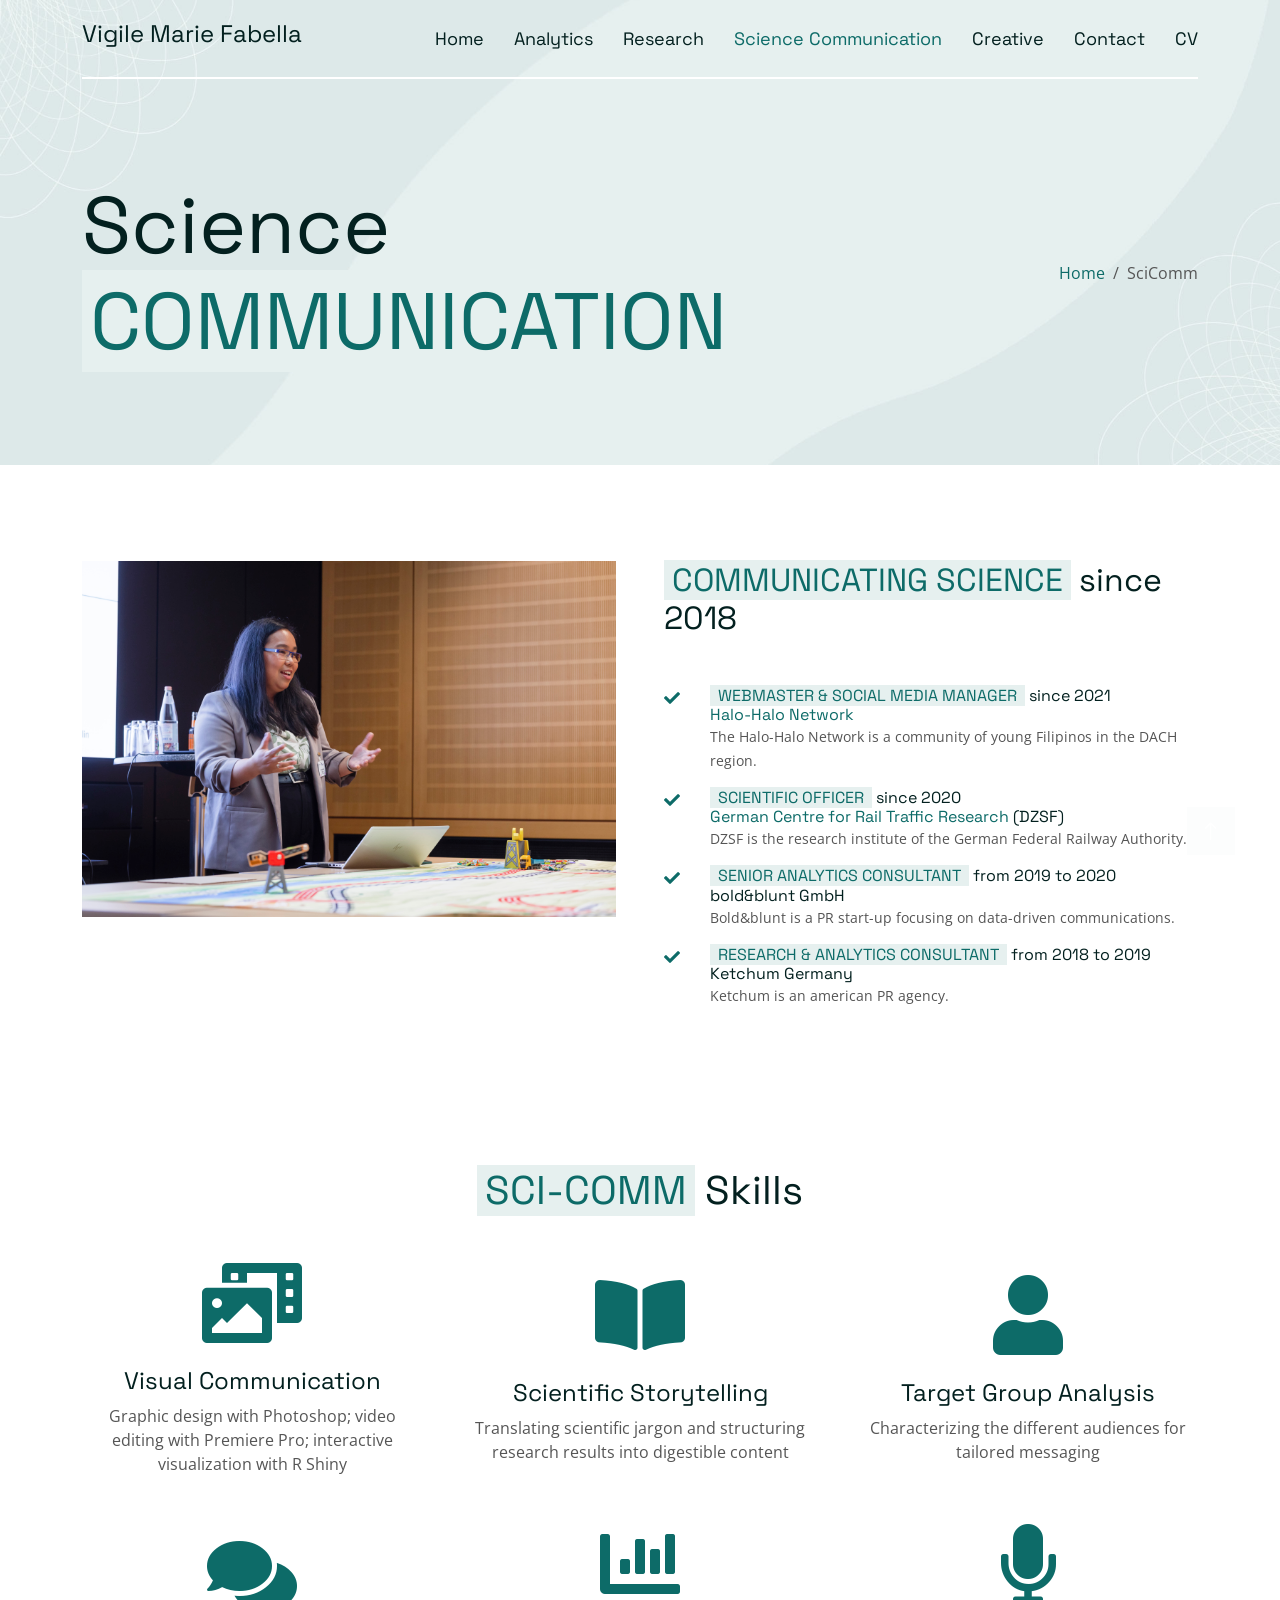
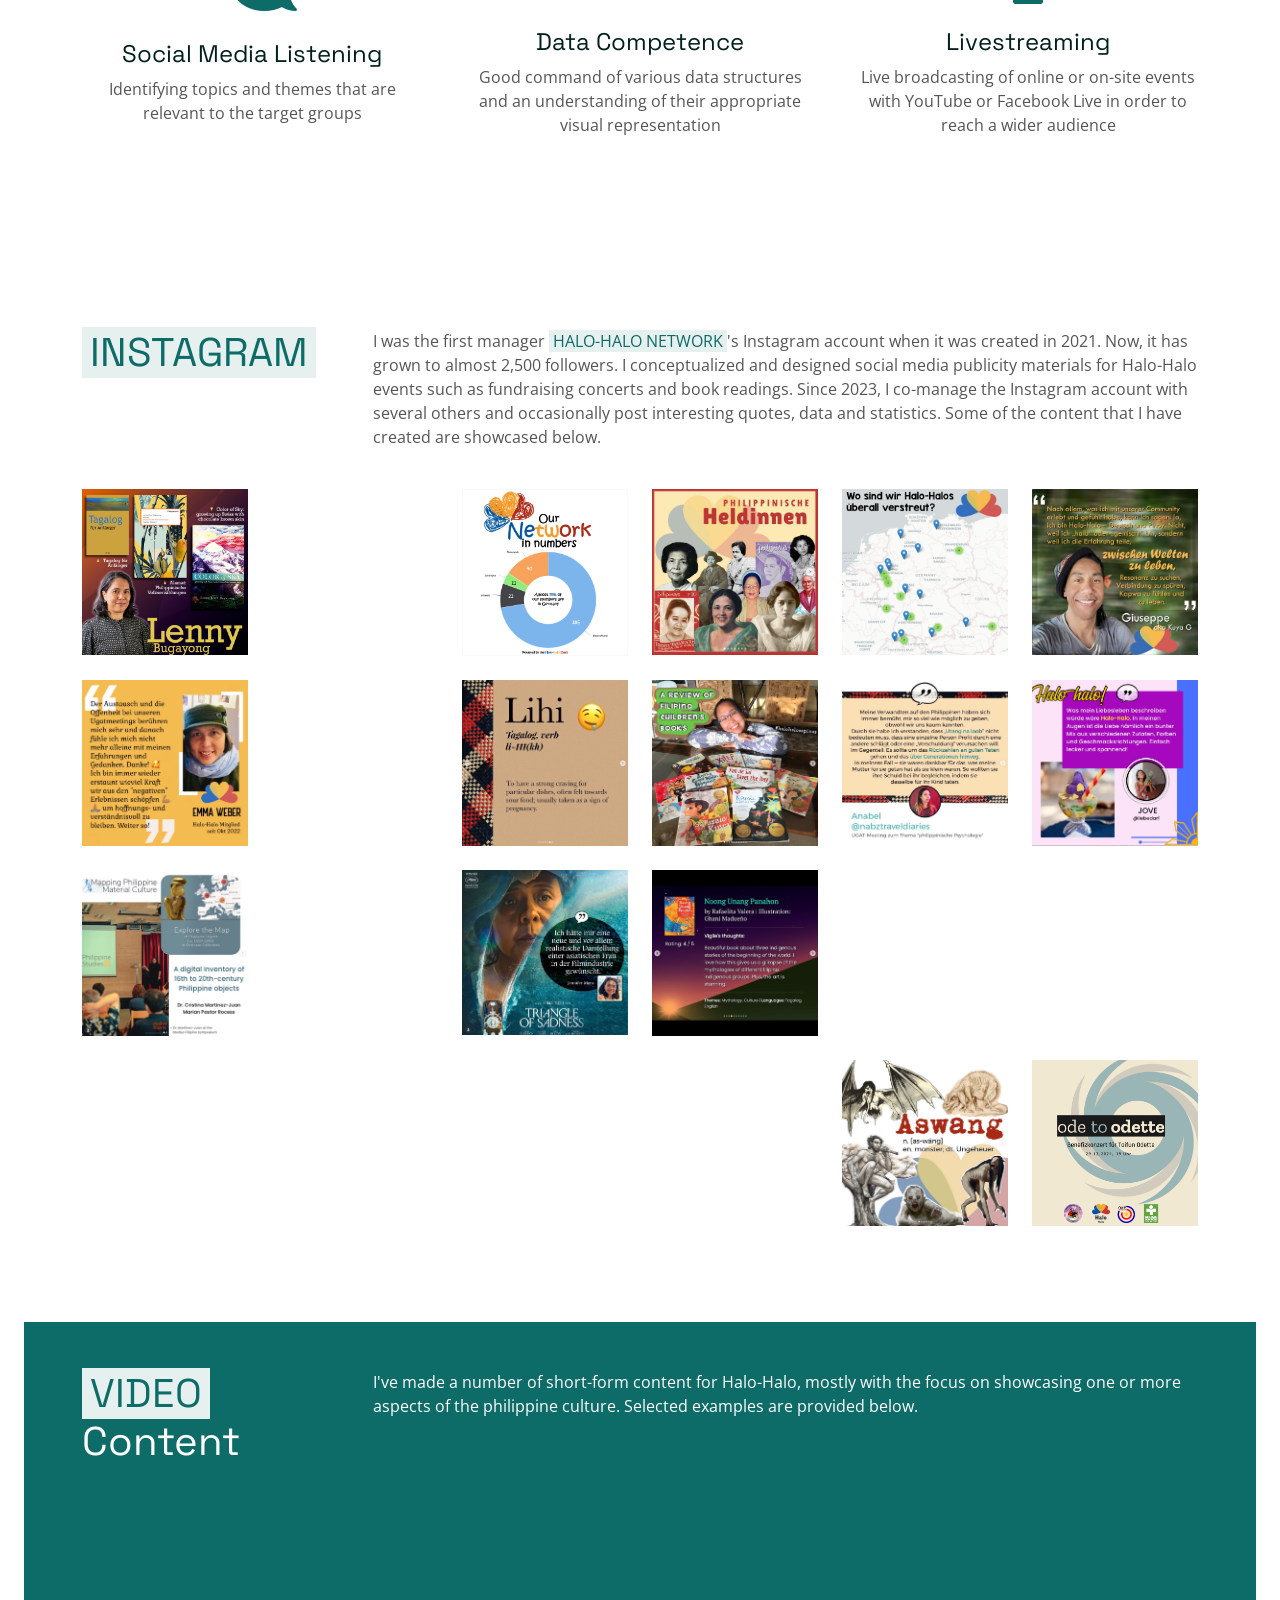
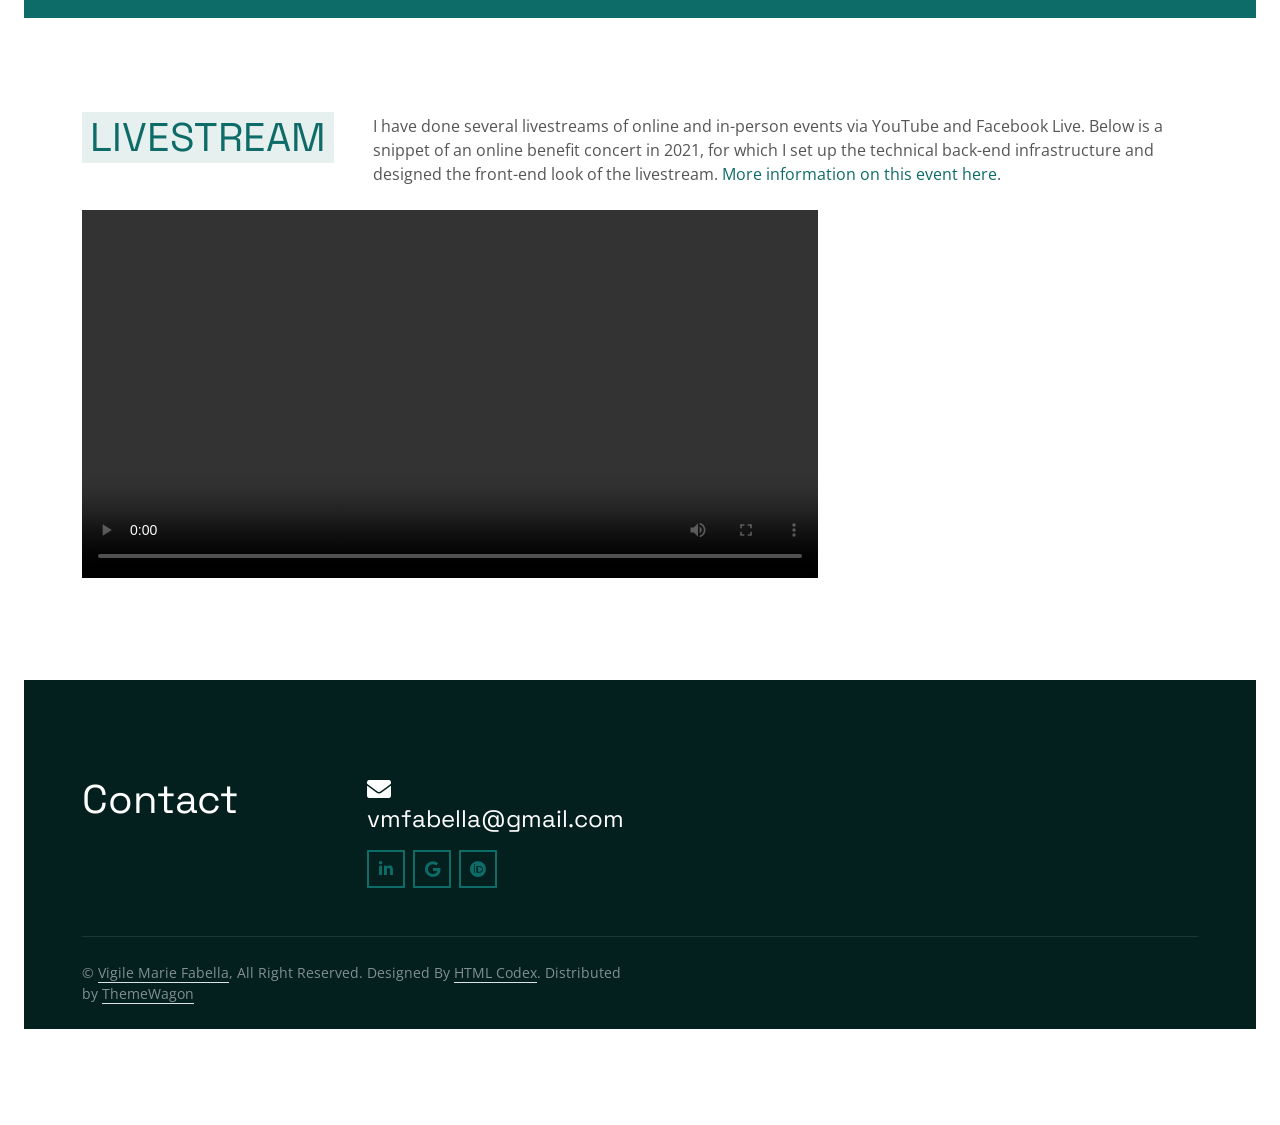
==== commit d74093fe: "fix nav" ====
--- a/comm.html
+++ b/comm.html
@@ -60,7 +60,7 @@
                         <a href="#projects" class="nav-item nav-link">Analytics</a>
                         <a href="#research" class="nav-item nav-link">Research</a>
                         <a href="comm.html" class="nav-item nav-link active">Science Communication</a>
-                        <a href="https://sites.google.com/site/vigilemariefabella/creative" class="nav-item nav-link active">Creative</a>
+                        <a href="https://sites.google.com/site/vigilemariefabella/creative" class="nav-item nav-link">Creative</a>
                         <a href="#contact" class="nav-item nav-link">Contact</a>
                         <a href="https://1drv.ms/b/c/27f5d381a081e18d/IQBctxzUq0D3RLZkBF9Aa7l9AfCSi6QiNohndz8RyMJYiIo" class="nav-item nav-link" target="_blank">CV</a>
                     </div>
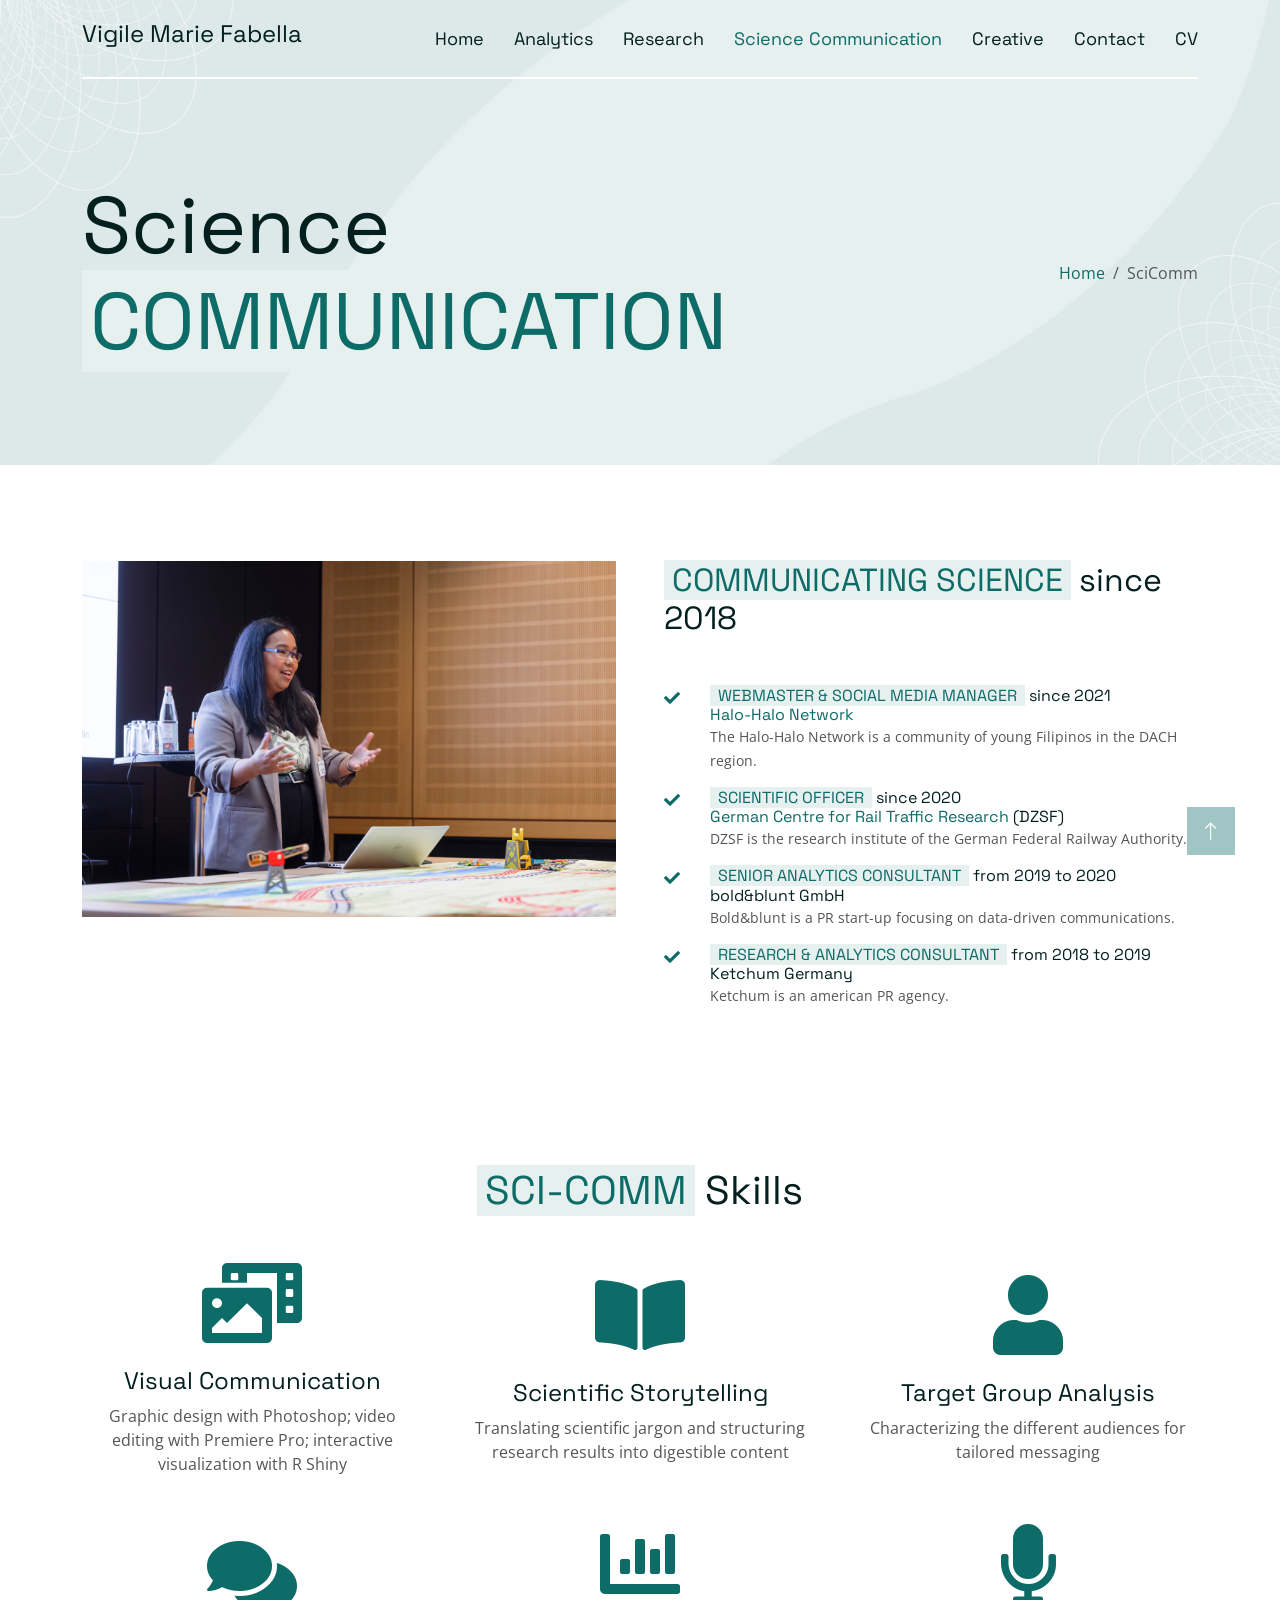
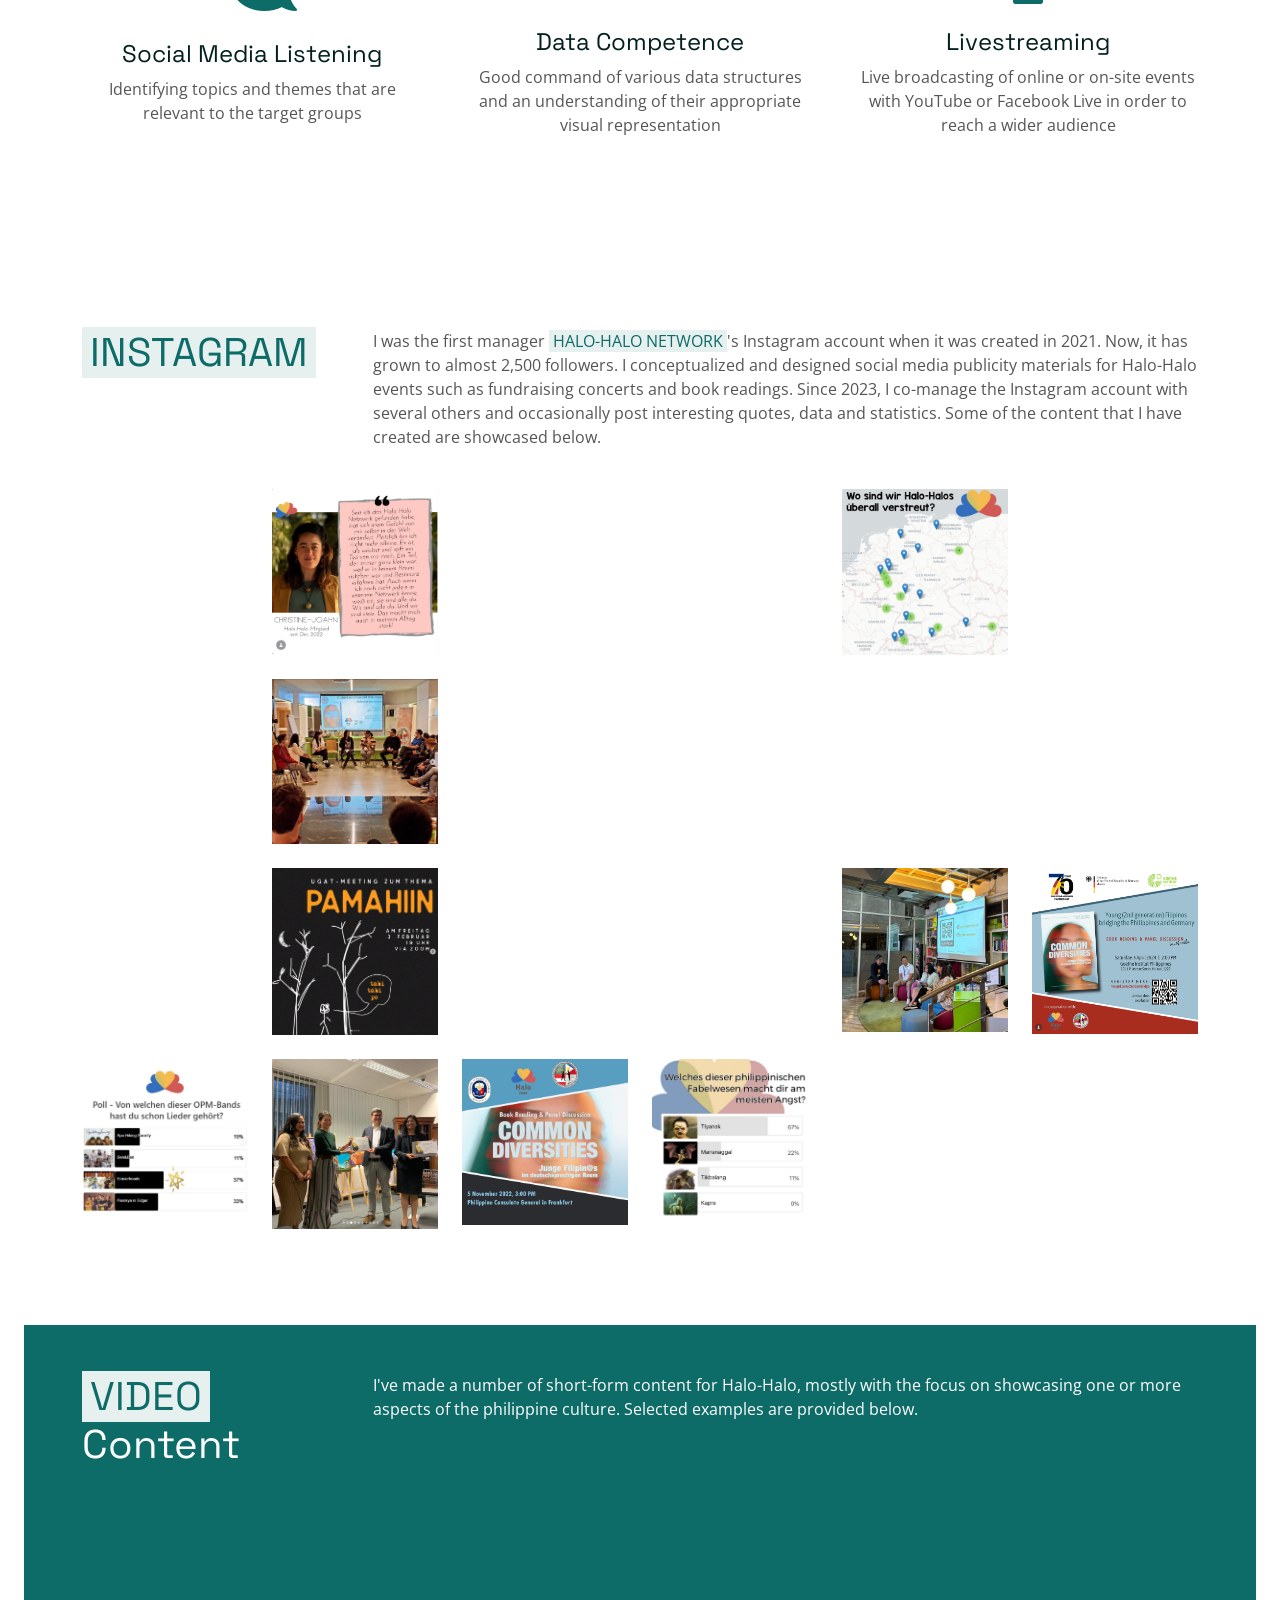
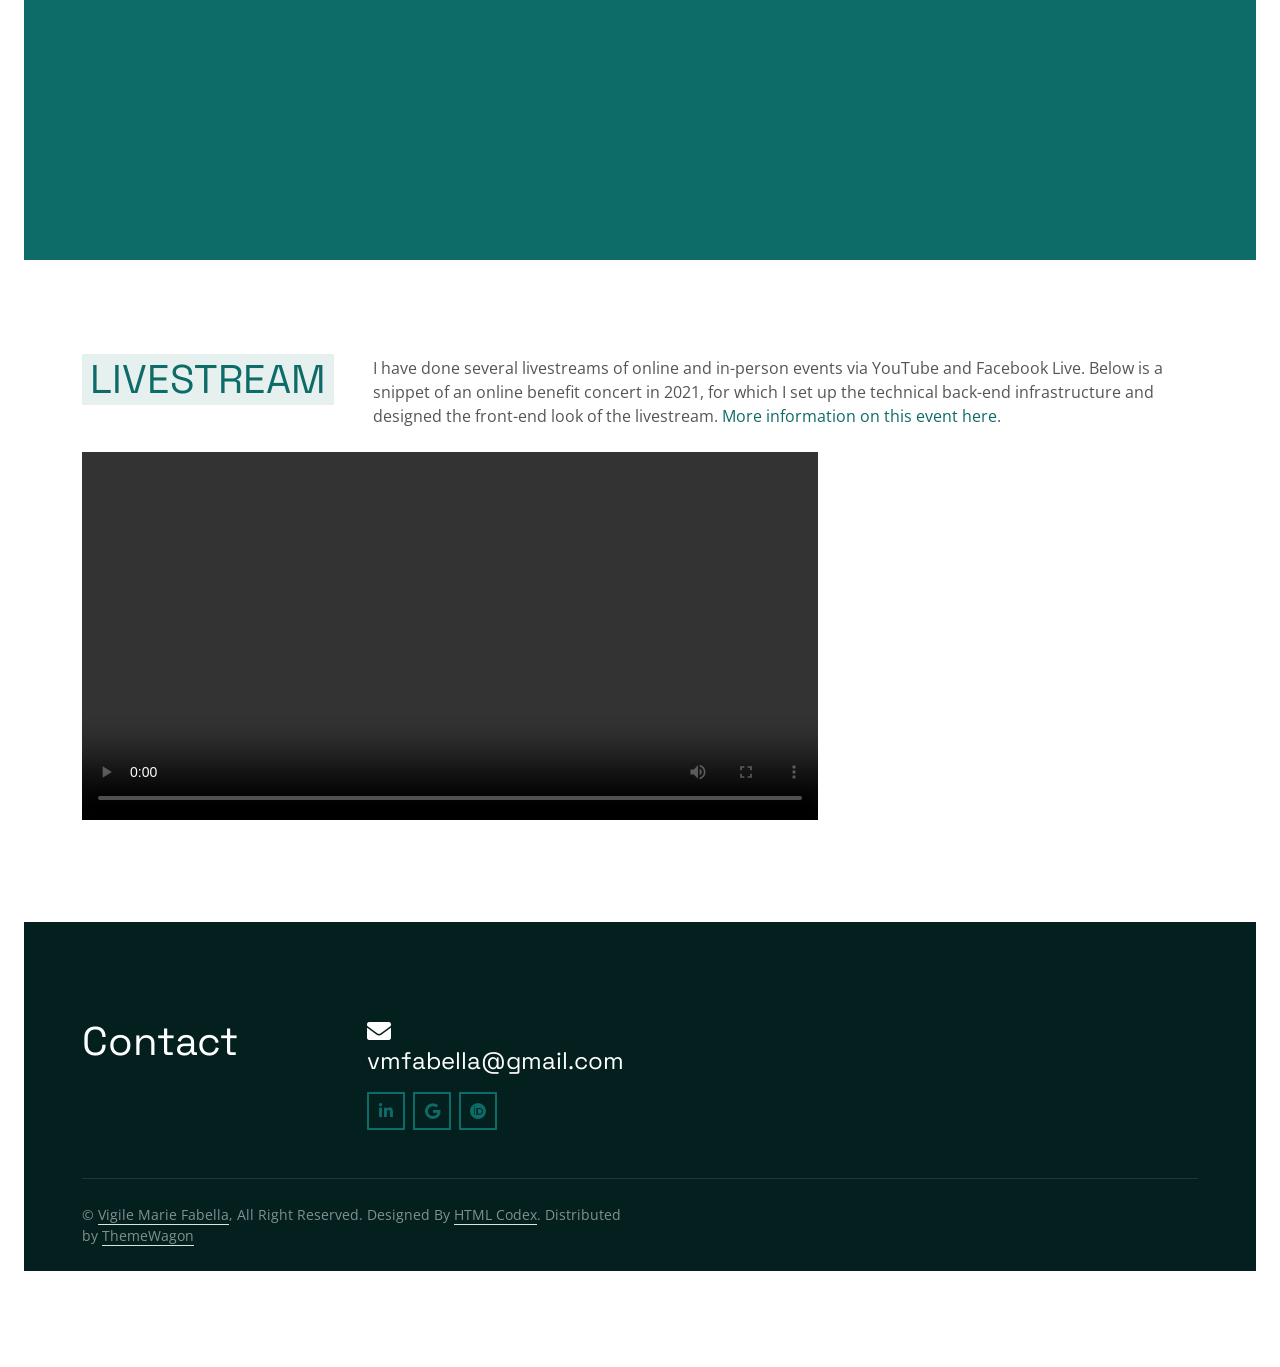
==== commit 40fe2731: "fix png" ====
--- a/comm.html
+++ b/comm.html
@@ -199,7 +199,7 @@
               
                 <div class="col-md-4 col-lg-2 wow fadeIn" data-wow-delay="0.1s">
                     <div class="team-item position-relative overflow-hidden">
-                      <img class="img-fluid w-100" src="assets/portfolio/halo-halo_lenny.png" alt="">
+                      <img class="img-fluid w-100" src="assets/portfolio/halo-halo_lenny.PNG" alt="">
                         <a href="https://www.instagram.com/p/DP1gf6SjBJo/" target="_blank">
                         <div class="team-overlay">
                             <div class="likes"><p class="lh-base text-light"><i class="fas fa-heart"></i> 140 &nbsp; <i class="fas fa-comment"></i> 6</p></div>
@@ -209,7 +209,7 @@
                 </div>
                 <div class="col-md-4 col-lg-2 wow fadeIn" data-wow-delay="0.7s">
                     <div class="team-item position-relative overflow-hidden">
-                      <img class="img-fluid w-100" src="assets/portfolio/halo-halo_cj.png" alt="">
+                      <img class="img-fluid w-100" src="assets/portfolio/halo-halo_cj.PNG" alt="">
                         <a href="https://www.instagram.com/p/CyQ8REVM7Ra/" target="_blank">
                         <div class="team-overlay">
                             <div class="likes"><p class="lh-base text-light"><i class="fas fa-heart"></i> 104 &nbsp; <i class="fas fa-comment"></i> 20</p></div>
@@ -219,7 +219,7 @@
                 </div>
                 <div class="col-md-4 col-lg-2 wow fadeIn" data-wow-delay="0.5s">
                     <div class="team-item position-relative overflow-hidden">
-                      <img class="img-fluid w-100" src="assets/portfolio/halo-halo_dash.png" alt="" width = w-100>
+                      <img class="img-fluid w-100" src="assets/portfolio/halo-halo_dash.PNG" alt="" width = w-100>
                         <a href="https://www.instagram.com/p/DN4HcPrjEpw/" target="_blank">
                         <div class="team-overlay">
                             <div class="likes"><p class="lh-base text-light"><i class="fas fa-heart"></i> 56 &nbsp; <i class="fas fa-comment"></i> 6</p></div>
@@ -229,7 +229,7 @@
                 </div>
                  <div class="col-md-4 col-lg-2 wow fadeIn" data-wow-delay="0.3s">
                     <div class="team-item position-relative overflow-hidden">
-                      <img class="img-fluid w-100" src="assets/portfolio/halo-halo_heldinnen.png" alt="" width = w-100>
+                      <img class="img-fluid w-100" src="assets/portfolio/halo-halo_heldinnen.PNG" alt="" width = w-100>
                         <a href="https://www.instagram.com/p/CrBtPyXswOy" target="_blank">
                         <div class="team-overlay">
                             <div class="likes"><p class="lh-base text-light"><i class="fas fa-heart"></i> 134  &nbsp; <i class="fas fa-comment"></i> 3</p></div>
@@ -249,7 +249,7 @@
                 </div>
                 <div class="col-md-4 col-lg-2 wow fadeIn" data-wow-delay="0.3s">
                     <div class="team-item position-relative overflow-hidden">
-                      <img class="img-fluid w-100" src="assets/portfolio/halo-halo_kuyaG.png" alt="">
+                      <img class="img-fluid w-100" src="assets/portfolio/halo-halo_kuyaG.PNG" alt="">
                         <a href="https://www.instagram.com/p/DQ1yeH4jBLc" target="_blank">
                         <div class="team-overlay">
                             <div class="likes"><p class="lh-base text-light"><i class="fas fa-heart"></i> 53  &nbsp; <i class="fas fa-comment"></i> 3</p></div>
@@ -259,7 +259,7 @@
                 </div>
                <div class="col-md-4 col-lg-2 wow fadeIn" data-wow-delay="0.7s">
                     <div class="team-item position-relative overflow-hidden">
-                      <img class="img-fluid w-100" src="assets/portfolio/halo-halo_emma.png" alt="" width = w-100>
+                      <img class="img-fluid w-100" src="assets/portfolio/halo-halo_emma.PNG" alt="" width = w-100>
                         <a href="https://www.instagram.com/p/CtQwGDwspZo/" target="_blank">
                         <div class="team-overlay">
                             <div class="likes"><p class="lh-base text-light"><i class="fas fa-heart"></i> 39 </p></div>
@@ -269,7 +269,7 @@
                 </div>
                 <div class="col-md-4 col-lg-2 wow fadeIn" data-wow-delay="0.7s">
                     <div class="team-item position-relative overflow-hidden">
-                      <img class="img-fluid w-100" src="assets/portfolio/halo-halo_cdwien.png" alt="" width = w-100>
+                      <img class="img-fluid w-100" src="assets/portfolio/halo-halo_cdwien.PNG" alt="" width = w-100>
                         <a href="https://www.instagram.com/p/Cce_DwXMKiG/" target="_blank">
                         <div class="team-overlay">
                             <div class="likes"><p class="lh-base text-light"><i class="fas fa-heart"></i> 91  &nbsp; <i class="fas fa-comment"></i> 7</div>
@@ -279,7 +279,7 @@
                 </div>
                 <div class="col-md-4 col-lg-2 wow fadeIn" data-wow-delay="0.1s">
                     <div class="team-item position-relative overflow-hidden">
-                      <img class="img-fluid w-100" src="assets/portfolio/halo-halo_lihi.png" alt="">
+                      <img class="img-fluid w-100" src="assets/portfolio/halo-halo_lihi.PNG" alt="">
                         <a href="https://www.instagram.com/p/CbR76yvMhxQ/" target="_blank">
                         <div class="team-overlay">
                             <div class="likes"><p class="lh-base text-light"><i class="fas fa-heart"></i> 21 </div>
@@ -289,7 +289,7 @@
                 </div>
                 <div class="col-md-4 col-lg-2 wow fadeIn" data-wow-delay="0.7s">
                     <div class="team-item position-relative overflow-hidden">
-                      <img class="img-fluid w-100" src="assets/portfolio/halo-halo_kidsbooks.png" alt="" width = w-100>
+                      <img class="img-fluid w-100" src="assets/portfolio/halo-halo_kidsbooks.PNG" alt="" width = w-100>
                         <a href="https://www.instagram.com/p/C4TDYTtyo3-" target="_blank">
                         <div class="team-overlay">
                             <div class="likes"><p class="lh-base text-light"><i class="fas fa-heart"></i> 91  &nbsp; <i class="fas fa-comment"></i> 7</div>
@@ -299,7 +299,7 @@
                 </div>
                 <div class="col-md-4 col-lg-2 wow fadeIn" data-wow-delay="0.3s">
                     <div class="team-item position-relative overflow-hidden">
-                      <img class="img-fluid w-100" src="assets/portfolio/halo-halo_nabs.png" alt="">
+                      <img class="img-fluid w-100" src="assets/portfolio/halo-halo_nabs.PNG" alt="">
                         <a href="https://www.instagram.com/p/Ca9mVTys9sj" target="_blank">
                         <div class="team-overlay">
                             <div class="likes"><p class="lh-base text-light"><i class="fas fa-heart"></i> 34 &nbsp; <i class="fas fa-comment"></i> 5</p></div>
@@ -309,7 +309,7 @@
                 </div>
                 <div class="col-md-4 col-lg-2 wow fadeIn" data-wow-delay="0.1s">
                     <div class="team-item position-relative overflow-hidden">
-                      <img class="img-fluid w-100" src="assets/portfolio/halo-halo_jove.png" alt="">
+                      <img class="img-fluid w-100" src="assets/portfolio/halo-halo_jove.PNG" alt="">
                         <a href="https://www.instagram.com/p/CfudeYIMyJ0/" target="_blank">
                         <div class="team-overlay">
                             <div class="likes"><p class="lh-base text-light"><i class="fas fa-heart"></i> 15</p></div>
@@ -319,7 +319,7 @@
                 </div>
                 <div class="col-md-4 col-lg-2 wow fadeIn" data-wow-delay="0.1s">
                     <div class="team-item position-relative overflow-hidden">
-                      <img class="img-fluid w-100" src="assets/portfolio/halo-halo_matculture.png" alt="">
+                      <img class="img-fluid w-100" src="assets/portfolio/halo-halo_matculture.PNG" alt="">
                         <a href="https://www.instagram.com/p/CfE2e6js9mZ/" target="_blank">
                         <div class="team-overlay">
                             <div class="likes"><p class="lh-base text-light"><i class="fas fa-heart"></i> 32</p></div>
@@ -329,7 +329,7 @@
                 </div>
                 <div class="col-md-4 col-lg-2 wow fadeIn" data-wow-delay="0.3s">
                     <div class="team-item position-relative overflow-hidden">
-                      <img class="img-fluid w-100" src="assets/portfolio/halo-halo_pamahiin.png" alt="">
+                      <img class="img-fluid w-100" src="assets/portfolio/halo-halo_pamahiin.PNG" alt="">
                         <a href="https://www.instagram.com/p/Cn9kZs7sGGw/" target="_blank">
                         <div class="team-overlay">
                             <div class="likes"><p class="lh-base text-light"><i class="fas fa-heart"></i> 26</p></div>
@@ -339,7 +339,7 @@
                 </div>
                 <div class="col-md-4 col-lg-2 wow fadeIn" data-wow-delay="0.5s">
                     <div class="team-item position-relative overflow-hidden">
-                      <img class="img-fluid w-100" src="assets/portfolio/halo-halo_triangle.png" alt="" width = w-100>
+                      <img class="img-fluid w-100" src="assets/portfolio/halo-halo_triangle.PNG" alt="" width = w-100>
                         <a href="https://www.instagram.com/p/Cp44woes-kE/" target="_blank">
                         <div class="team-overlay">
                             <div class="likes"><p class="lh-base text-light"><i class="fas fa-heart"></i> 29</p></div>
@@ -349,7 +349,7 @@
                 </div>
                 <div class="col-md-4 col-lg-2 wow fadeIn" data-wow-delay="0.5s">
                     <div class="team-item position-relative overflow-hidden">
-                      <img class="img-fluid w-100" src="assets/portfolio/halo-halo_kidsbooks2.png" alt="">
+                      <img class="img-fluid w-100" src="assets/portfolio/halo-halo_kidsbooks2.PNG" alt="">
                         <a href="https://www.instagram.com/p/DOO0LchjOfCXcJCpxcvaknUmmZ-3RVSa4j4Ikg0" target="_blank">
                         <div class="team-overlay">
                             <div class="likes"><p class="lh-base text-light"><i class="fas fa-heart"></i> 62  &nbsp; <i class="fas fa-comment"></i> 9</p></div>
@@ -359,7 +359,7 @@
                 </div>
               <div class="col-md-4 col-lg-2 wow fadeIn" data-wow-delay="0.1s">
                     <div class="team-item position-relative overflow-hidden">
-                      <img class="img-fluid w-100" src="assets/portfolio/halo-halo_cdmla.png" alt="">
+                      <img class="img-fluid w-100" src="assets/portfolio/halo-halo_cdmla.PNG" alt="">
                         <a href="https://www.instagram.com/p/C5wVsZoslR-/" target="_blank">
                         <div class="team-overlay">
                             <div class="likes"><p class="lh-base text-light"><i class="fas fa-heart"></i> 41</p></div>
@@ -369,7 +369,7 @@
                 </div>
                 <div class="col-md-4 col-lg-2 wow fadeIn" data-wow-delay="0.7s">
                     <div class="team-item position-relative overflow-hidden">
-                      <img class="img-fluid w-100" src="assets/portfolio/halo-halo_cdmla_pub.png" alt="">
+                      <img class="img-fluid w-100" src="assets/portfolio/halo-halo_cdmla_pub.PNG" alt="">
                         <a href="https://www.instagram.com/p/C4h_8JMys5O/" target="_blank">
                         <div class="team-overlay">
                             <div class="likes"><p class="lh-base text-light"><i class="fas fa-heart"></i> 64</p></div>
@@ -379,7 +379,7 @@
                 </div>
                 <div class="col-md-4 col-lg-2 wow fadeIn" data-wow-delay="0.1s">
                     <div class="team-item position-relative overflow-hidden">
-                      <img class="img-fluid w-100" src="assets/portfolio/halo-halo_opm.png" alt="" width = w-100>
+                      <img class="img-fluid w-100" src="assets/portfolio/halo-halo_opm.PNG" alt="" width = w-100>
                         <a href="https://www.instagram.com/p/CYzg0mesZL1/" target="_blank">
                         <div class="team-overlay">
                             <div class="likes"><p class="lh-base text-light"><i class="fas fa-heart"></i> 19</p></div>
@@ -389,7 +389,7 @@
                 </div>
                 <div class="col-md-4 col-lg-2 wow fadeIn" data-wow-delay="0.3s">
                     <div class="team-item position-relative overflow-hidden">
-                      <img class="img-fluid w-100" src="assets/portfolio/halo-halo_cd_ffm.png" alt="" width = w-100>
+                      <img class="img-fluid w-100" src="assets/portfolio/halo-halo_cd_ffm.PNG" alt="" width = w-100>
                         <a href="https://www.instagram.com/p/Ckq6CZfsy9d/?img_index=3" target="_blank">
                         <div class="team-overlay">
                             <div class="likes"><p class="lh-base text-light"><i class="fas fa-heart"></i> 97  &nbsp; <i class="fas fa-comment"></i> 7</p></div>
@@ -399,7 +399,7 @@
                 </div>
                 <div class="col-md-4 col-lg-2 wow fadeIn" data-wow-delay="0.5s">
                     <div class="team-item position-relative overflow-hidden">
-                      <img class="img-fluid w-100" src="assets/portfolio/halo-halo_cd.png" alt="" width = w-100>
+                      <img class="img-fluid w-100" src="assets/portfolio/halo-halo_cd.PNG" alt="" width = w-100>
                         <a href="https://www.instagram.com/p/Cp44woes-kE/" target="_blank">
                         <div class="team-overlay">
                             <div class="likes"><p class="lh-base text-light"><i class="fas fa-heart"></i> 29</p></div>
@@ -409,7 +409,7 @@
                 </div>
                 <div class="col-md-4 col-lg-2 wow fadeIn" data-wow-delay="0.1s">
                     <div class="team-item position-relative overflow-hidden">
-                      <img class="img-fluid w-100" src="assets/portfolio/halo-halo_tyanak.png" alt="" width = w-100>
+                      <img class="img-fluid w-100" src="assets/portfolio/halo-halo_tyanak.PNG" alt="" width = w-100>
                         <a href="https://www.instagram.com/p/CaLUhrnM-Hi/" target="_blank">
                         <div class="team-overlay">
                             <div class="likes"><p class="lh-base text-light"><i class="fas fa-heart"></i> 27</p></div>
@@ -419,7 +419,7 @@
                 </div>
                 <div class="col-md-4 col-lg-2 wow fadeIn" data-wow-delay="0.3s">
                     <div class="team-item position-relative overflow-hidden">
-                      <img class="img-fluid w-100" src="assets/portfolio/halo-halo_aswang.png" alt="" width = w-100>
+                      <img class="img-fluid w-100" src="assets/portfolio/halo-halo_aswang.PNG" alt="" width = w-100>
                         <a href="https://www.instagram.com/p/CaNv_pPsSyd" target="_blank">
                         <div class="team-overlay">
                             <div class="likes"><p class="lh-base text-light"><i class="fas fa-heart"></i> 27</p></div>
@@ -429,7 +429,7 @@
                 </div>
                 <div class="col-md-4 col-lg-2 wow fadeIn" data-wow-delay="0.5s">
                     <div class="team-item position-relative overflow-hidden">
-                      <img class="img-fluid w-100" src="assets/portfolio/halo-halo_odette.png" alt="" width = w-100>
+                      <img class="img-fluid w-100" src="assets/portfolio/halo-halo_odette.PNG" alt="" width = w-100>
                         <a href="https://www.instagram.com/p/CX_iPaSsJPO" target="_blank">
                         <div class="team-overlay">
                             <div class="likes"><p class="lh-base text-light"><i class="fas fa-heart"></i> 38 &nbsp; <i class="fas fa-comment"></i> 1</p></div>
@@ -459,7 +459,7 @@
               
                 <div class="col-md-12 col-lg-3 wow fadeIn" data-wow-delay="0.1s">
                     <div class="team-item position-relative overflow-hidden">
-                      <img class="img-fluid w-150" src="assets/portfolio/video_odette.png" alt="">
+                      <img class="img-fluid w-150" src="assets/portfolio/video_odette.PNG" alt="">
                         <a href="https://www.instagram.com/p/CZKrtVKspFU/" target="_blank">
                         <div class="team-overlay">
                             <div class="likes"><p class="lh-base text-light">A short video for the <br/>fundraising livestream <br/>concert "Ode to Odette".</p></div>
@@ -469,7 +469,7 @@
                 </div>              
                 <div class="col-md-12 col-lg-2 wow fadeIn" data-wow-delay="0.5s">
                     <div class="team-item position-relative overflow-hidden">
-                      <img class="img-fluid w-150" src="assets/portfolio/video_cd.png" alt="">
+                      <img class="img-fluid w-150" src="assets/portfolio/video_cd.PNG" alt="">
                         <a href="https://www.instagram.com/p/Cj8Or1-j4yw/" target="_blank">
                         <div class="team-overlay">
                             <div class="likes"><p class="lh-base text-light">Teaser video <br/>for a book <br/>launch with <br/>the Philippine <br/>Consulate <br/>General. </p></div>
@@ -479,7 +479,7 @@
                 </div>
                 <div class="col-md-12 col-lg-2 wow fadeIn" data-wow-delay="0.3s">
                     <div class="team-item position-relative overflow-hidden">
-                      <img class="img-fluid w-150" src="assets/portfolio/video_mamasita.png" alt="">
+                      <img class="img-fluid w-150" src="assets/portfolio/video_mamasita.PNG" alt="">
                         <a href="https://www.instagram.com/p/CgbbFOBJnRm/" target="_blank">
                         <div class="team-overlay">
                             <div class="likes"><p class="lh-base text-light">A fun little  <br/>short about <br/>a travelling<br/> bag.</p></div>
@@ -489,7 +489,7 @@
                 </div>
                 <div class="col-md-12 col-lg-2 wow fadeIn" data-wow-delay="0.7s">
                     <div class="team-item position-relative overflow-hidden">
-                      <img class="img-fluid w-150" src="assets/portfolio/video_unboxing.png" alt="">
+                      <img class="img-fluid w-150" src="assets/portfolio/video_unboxing.PNG" alt="">
                         <a href="https://www.instagram.com/p/Ci_Avb8DRU9/" target="_blank">
                         <div class="team-overlay">
                             <div class="likes"><p class="lh-base text-light">Unboxing <br/>of a "Fiesta <br/>Filipinas" <br/>package.</p></div>
@@ -499,7 +499,7 @@
                 </div>
                 <div class="col-md-12 col-lg-2 wow fadeIn" data-wow-delay="0.1s">
                     <div class="team-item position-relative overflow-hidden">
-                      <img class="img-fluid w-150" src="assets/portfolio/video_sikwate.png" alt="">
+                      <img class="img-fluid w-150" src="assets/portfolio/video_sikwate.PNG" alt="">
                         <a href="https://www.instagram.com/p/DBPro18oeN8/" target="_blank">
                         <div class="team-overlay">
                             <div class="likes"><p class="lh-base text-light">A video <br/>showcasing <br/>the traditional<br/>filipino hot<br/>chocolate.</p></div>
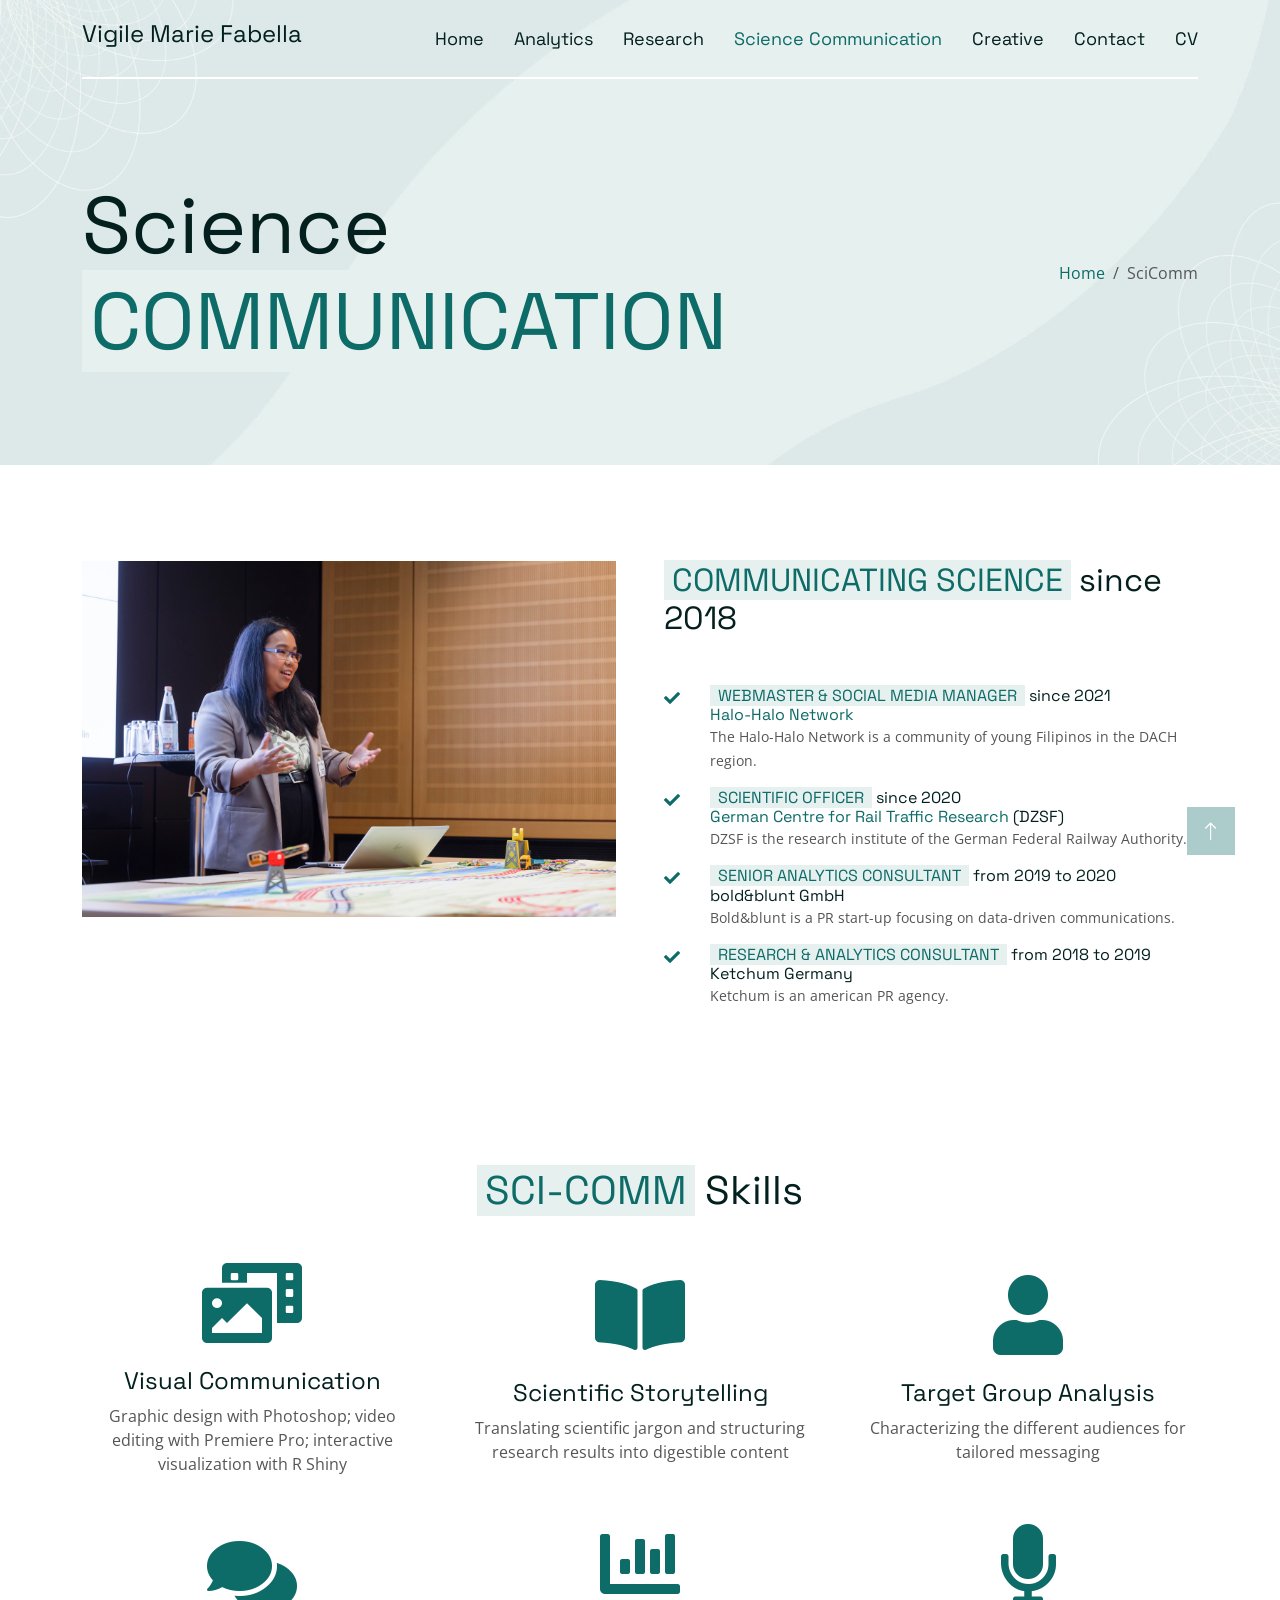
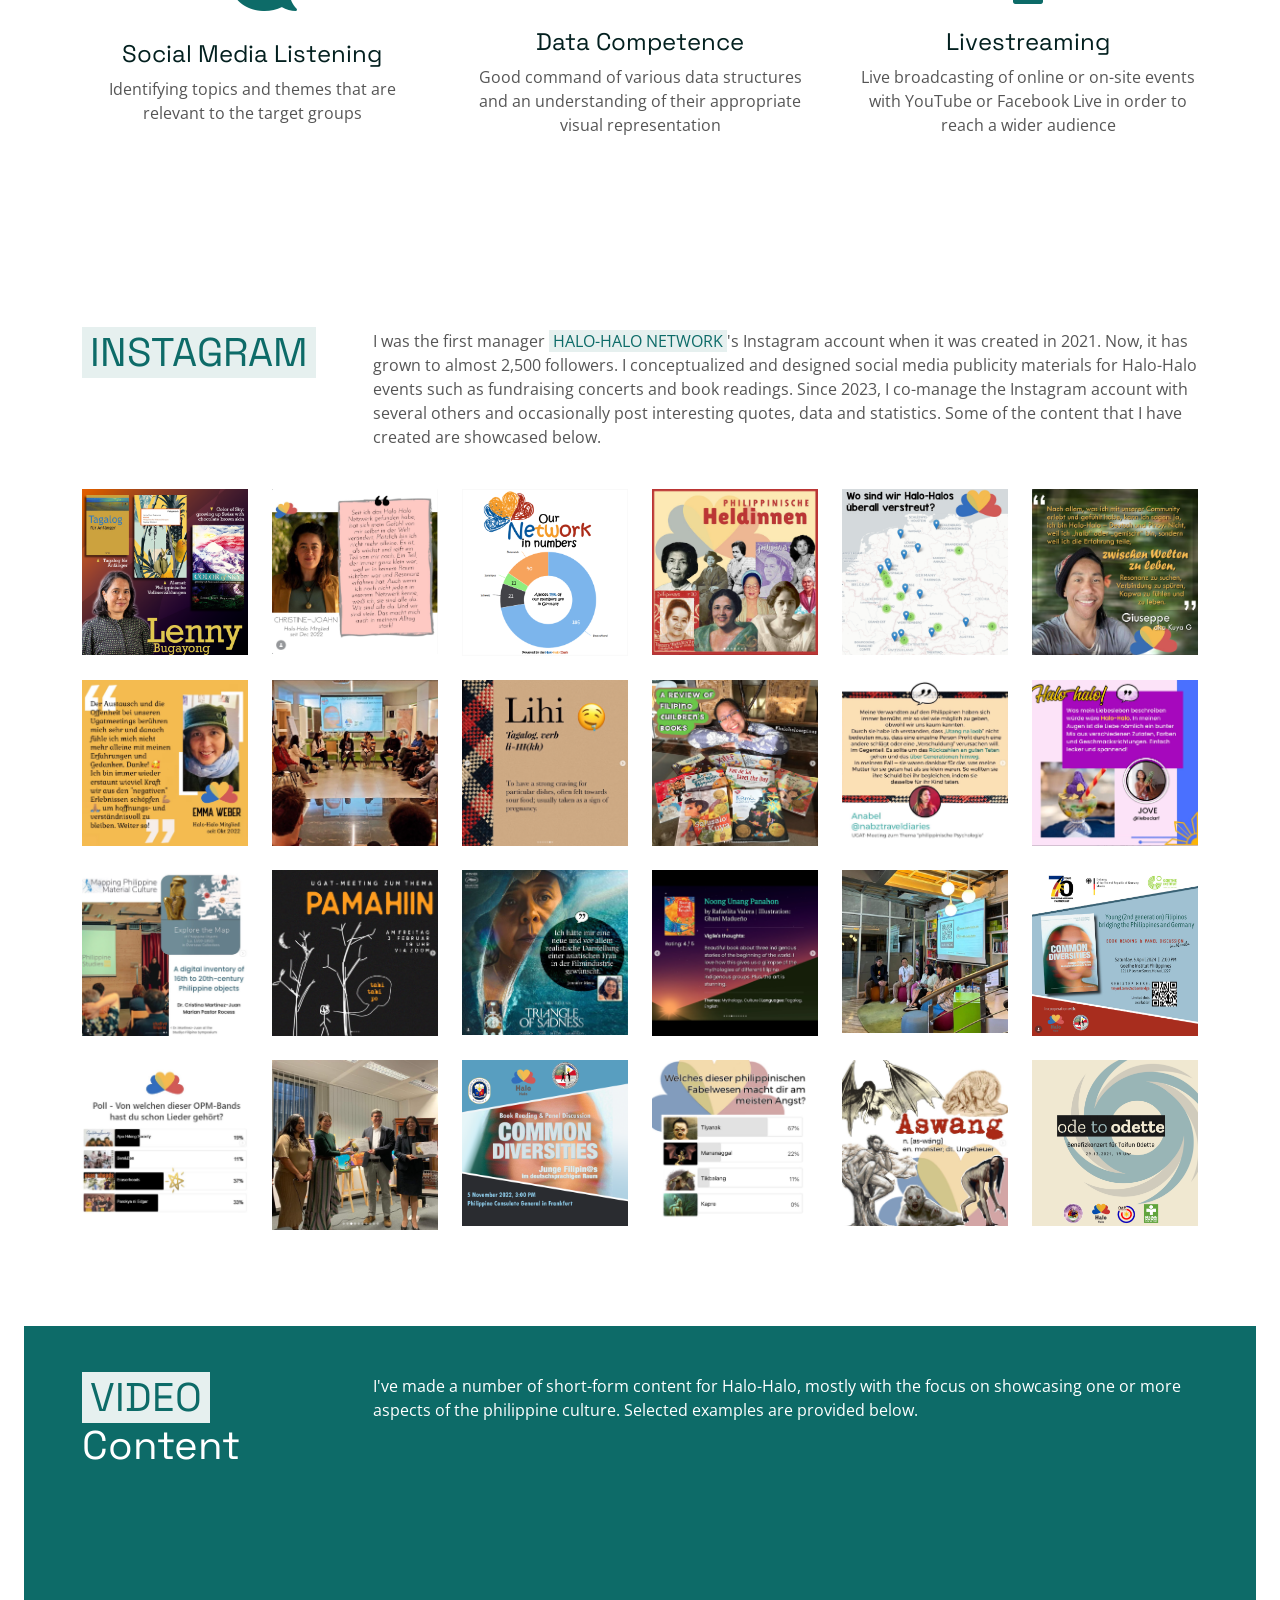
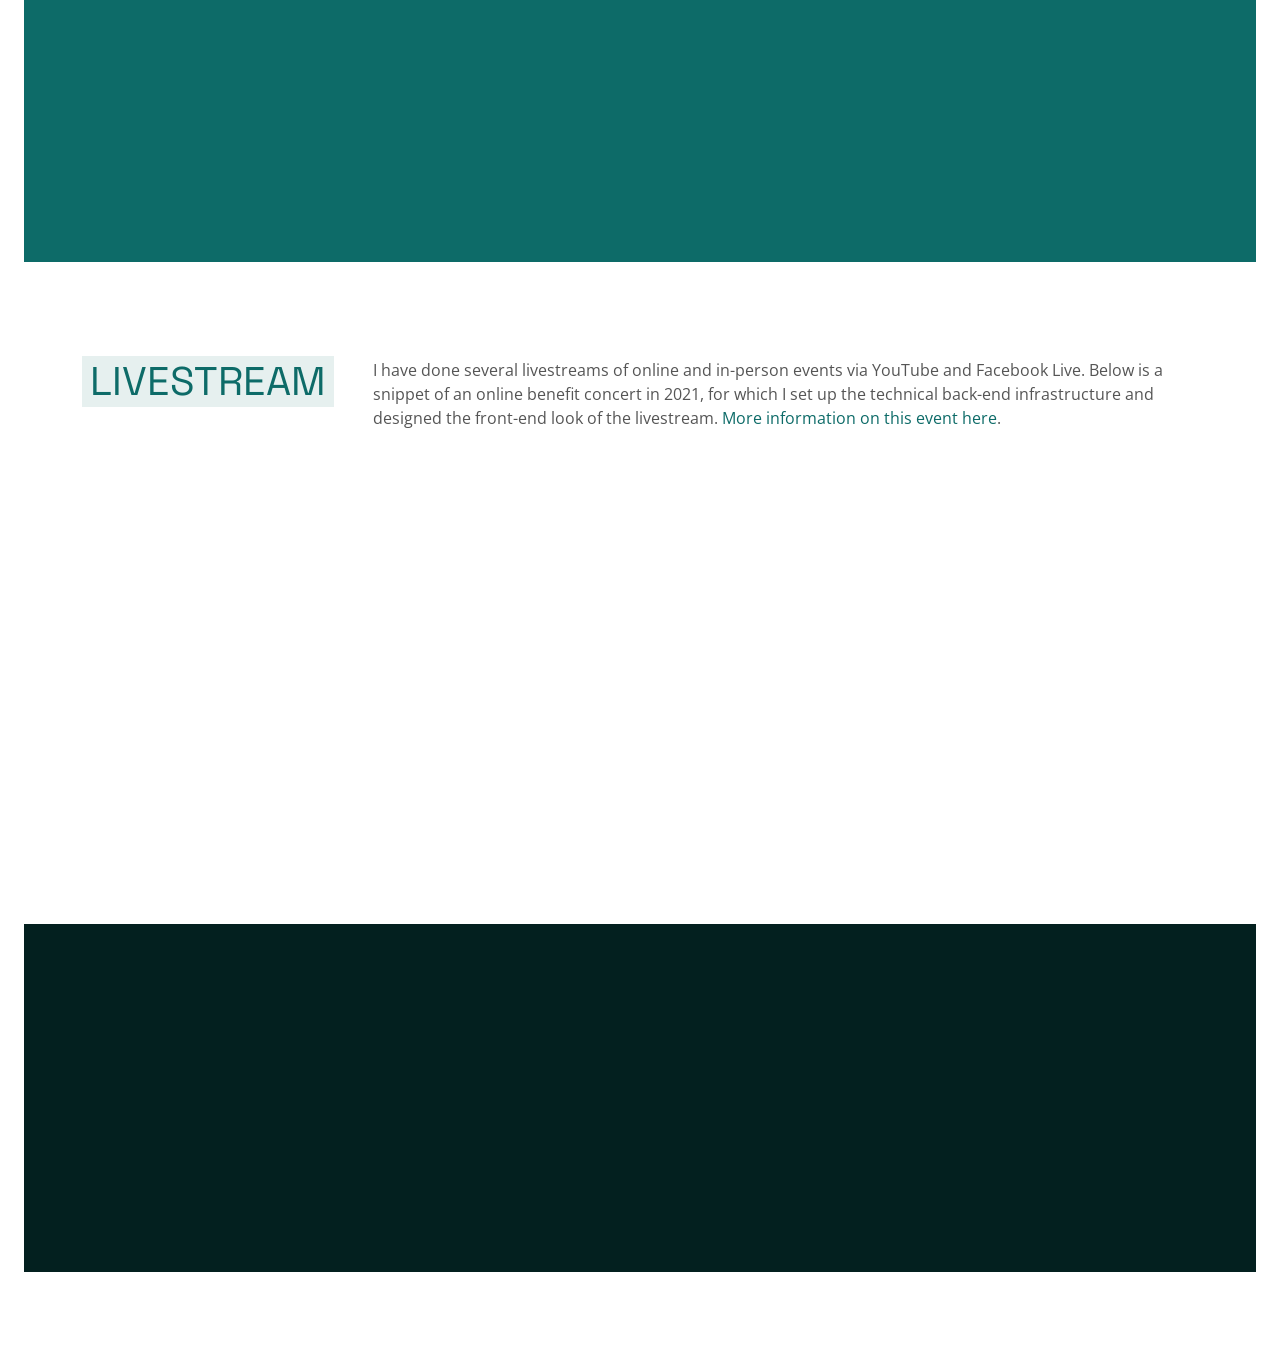
==== commit 293cd9e8: "update comm.html" ====
--- a/comm.html
+++ b/comm.html
@@ -199,7 +199,7 @@
               
                 <div class="col-md-4 col-lg-2 wow fadeIn" data-wow-delay="0.1s">
                     <div class="team-item position-relative overflow-hidden">
-                      <img class="img-fluid w-100" src="assets/portfolio/halo-halo_lenny.PNG" alt="">
+                      <img class="img-fluid w-100" src="assets/portfolio/halo-halo_lenny.png" alt="">
                         <a href="https://www.instagram.com/p/DP1gf6SjBJo/" target="_blank">
                         <div class="team-overlay">
                             <div class="likes"><p class="lh-base text-light"><i class="fas fa-heart"></i> 140 &nbsp; <i class="fas fa-comment"></i> 6</p></div>
@@ -219,7 +219,7 @@
                 </div>
                 <div class="col-md-4 col-lg-2 wow fadeIn" data-wow-delay="0.5s">
                     <div class="team-item position-relative overflow-hidden">
-                      <img class="img-fluid w-100" src="assets/portfolio/halo-halo_dash.PNG" alt="" width = w-100>
+                      <img class="img-fluid w-100" src="assets/portfolio/halo-halo_dash.png" alt="" width = w-100>
                         <a href="https://www.instagram.com/p/DN4HcPrjEpw/" target="_blank">
                         <div class="team-overlay">
                             <div class="likes"><p class="lh-base text-light"><i class="fas fa-heart"></i> 56 &nbsp; <i class="fas fa-comment"></i> 6</p></div>
@@ -229,7 +229,7 @@
                 </div>
                  <div class="col-md-4 col-lg-2 wow fadeIn" data-wow-delay="0.3s">
                     <div class="team-item position-relative overflow-hidden">
-                      <img class="img-fluid w-100" src="assets/portfolio/halo-halo_heldinnen.PNG" alt="" width = w-100>
+                      <img class="img-fluid w-100" src="assets/portfolio/halo-halo_heldinnen.png" alt="" width = w-100>
                         <a href="https://www.instagram.com/p/CrBtPyXswOy" target="_blank">
                         <div class="team-overlay">
                             <div class="likes"><p class="lh-base text-light"><i class="fas fa-heart"></i> 134  &nbsp; <i class="fas fa-comment"></i> 3</p></div>
@@ -249,7 +249,7 @@
                 </div>
                 <div class="col-md-4 col-lg-2 wow fadeIn" data-wow-delay="0.3s">
                     <div class="team-item position-relative overflow-hidden">
-                      <img class="img-fluid w-100" src="assets/portfolio/halo-halo_kuyaG.PNG" alt="">
+                      <img class="img-fluid w-100" src="assets/portfolio/halo-halo_kuyaG.png" alt="">
                         <a href="https://www.instagram.com/p/DQ1yeH4jBLc" target="_blank">
                         <div class="team-overlay">
                             <div class="likes"><p class="lh-base text-light"><i class="fas fa-heart"></i> 53  &nbsp; <i class="fas fa-comment"></i> 3</p></div>
@@ -259,7 +259,7 @@
                 </div>
                <div class="col-md-4 col-lg-2 wow fadeIn" data-wow-delay="0.7s">
                     <div class="team-item position-relative overflow-hidden">
-                      <img class="img-fluid w-100" src="assets/portfolio/halo-halo_emma.PNG" alt="" width = w-100>
+                      <img class="img-fluid w-100" src="assets/portfolio/halo-halo_emma.png" alt="" width = w-100>
                         <a href="https://www.instagram.com/p/CtQwGDwspZo/" target="_blank">
                         <div class="team-overlay">
                             <div class="likes"><p class="lh-base text-light"><i class="fas fa-heart"></i> 39 </p></div>
@@ -279,7 +279,7 @@
                 </div>
                 <div class="col-md-4 col-lg-2 wow fadeIn" data-wow-delay="0.1s">
                     <div class="team-item position-relative overflow-hidden">
-                      <img class="img-fluid w-100" src="assets/portfolio/halo-halo_lihi.PNG" alt="">
+                      <img class="img-fluid w-100" src="assets/portfolio/halo-halo_lihi.png" alt="">
                         <a href="https://www.instagram.com/p/CbR76yvMhxQ/" target="_blank">
                         <div class="team-overlay">
                             <div class="likes"><p class="lh-base text-light"><i class="fas fa-heart"></i> 21 </div>
@@ -289,7 +289,7 @@
                 </div>
                 <div class="col-md-4 col-lg-2 wow fadeIn" data-wow-delay="0.7s">
                     <div class="team-item position-relative overflow-hidden">
-                      <img class="img-fluid w-100" src="assets/portfolio/halo-halo_kidsbooks.PNG" alt="" width = w-100>
+                      <img class="img-fluid w-100" src="assets/portfolio/halo-halo_kidsbooks.png" alt="" width = w-100>
                         <a href="https://www.instagram.com/p/C4TDYTtyo3-" target="_blank">
                         <div class="team-overlay">
                             <div class="likes"><p class="lh-base text-light"><i class="fas fa-heart"></i> 91  &nbsp; <i class="fas fa-comment"></i> 7</div>
@@ -299,7 +299,7 @@
                 </div>
                 <div class="col-md-4 col-lg-2 wow fadeIn" data-wow-delay="0.3s">
                     <div class="team-item position-relative overflow-hidden">
-                      <img class="img-fluid w-100" src="assets/portfolio/halo-halo_nabs.PNG" alt="">
+                      <img class="img-fluid w-100" src="assets/portfolio/halo-halo_nabs.png" alt="">
                         <a href="https://www.instagram.com/p/Ca9mVTys9sj" target="_blank">
                         <div class="team-overlay">
                             <div class="likes"><p class="lh-base text-light"><i class="fas fa-heart"></i> 34 &nbsp; <i class="fas fa-comment"></i> 5</p></div>
@@ -309,7 +309,7 @@
                 </div>
                 <div class="col-md-4 col-lg-2 wow fadeIn" data-wow-delay="0.1s">
                     <div class="team-item position-relative overflow-hidden">
-                      <img class="img-fluid w-100" src="assets/portfolio/halo-halo_jove.PNG" alt="">
+                      <img class="img-fluid w-100" src="assets/portfolio/halo-halo_jove.png" alt="">
                         <a href="https://www.instagram.com/p/CfudeYIMyJ0/" target="_blank">
                         <div class="team-overlay">
                             <div class="likes"><p class="lh-base text-light"><i class="fas fa-heart"></i> 15</p></div>
@@ -319,7 +319,7 @@
                 </div>
                 <div class="col-md-4 col-lg-2 wow fadeIn" data-wow-delay="0.1s">
                     <div class="team-item position-relative overflow-hidden">
-                      <img class="img-fluid w-100" src="assets/portfolio/halo-halo_matculture.PNG" alt="">
+                      <img class="img-fluid w-100" src="assets/portfolio/halo-halo_matculture.png" alt="">
                         <a href="https://www.instagram.com/p/CfE2e6js9mZ/" target="_blank">
                         <div class="team-overlay">
                             <div class="likes"><p class="lh-base text-light"><i class="fas fa-heart"></i> 32</p></div>
@@ -339,7 +339,7 @@
                 </div>
                 <div class="col-md-4 col-lg-2 wow fadeIn" data-wow-delay="0.5s">
                     <div class="team-item position-relative overflow-hidden">
-                      <img class="img-fluid w-100" src="assets/portfolio/halo-halo_triangle.PNG" alt="" width = w-100>
+                      <img class="img-fluid w-100" src="assets/portfolio/halo-halo_triangle.png" alt="" width = w-100>
                         <a href="https://www.instagram.com/p/Cp44woes-kE/" target="_blank">
                         <div class="team-overlay">
                             <div class="likes"><p class="lh-base text-light"><i class="fas fa-heart"></i> 29</p></div>
@@ -349,7 +349,7 @@
                 </div>
                 <div class="col-md-4 col-lg-2 wow fadeIn" data-wow-delay="0.5s">
                     <div class="team-item position-relative overflow-hidden">
-                      <img class="img-fluid w-100" src="assets/portfolio/halo-halo_kidsbooks2.PNG" alt="">
+                      <img class="img-fluid w-100" src="assets/portfolio/halo-halo_kidsbooks2.png" alt="">
                         <a href="https://www.instagram.com/p/DOO0LchjOfCXcJCpxcvaknUmmZ-3RVSa4j4Ikg0" target="_blank">
                         <div class="team-overlay">
                             <div class="likes"><p class="lh-base text-light"><i class="fas fa-heart"></i> 62  &nbsp; <i class="fas fa-comment"></i> 9</p></div>
@@ -419,7 +419,7 @@
                 </div>
                 <div class="col-md-4 col-lg-2 wow fadeIn" data-wow-delay="0.3s">
                     <div class="team-item position-relative overflow-hidden">
-                      <img class="img-fluid w-100" src="assets/portfolio/halo-halo_aswang.PNG" alt="" width = w-100>
+                      <img class="img-fluid w-100" src="assets/portfolio/halo-halo_aswang.png" alt="" width = w-100>
                         <a href="https://www.instagram.com/p/CaNv_pPsSyd" target="_blank">
                         <div class="team-overlay">
                             <div class="likes"><p class="lh-base text-light"><i class="fas fa-heart"></i> 27</p></div>
@@ -429,7 +429,7 @@
                 </div>
                 <div class="col-md-4 col-lg-2 wow fadeIn" data-wow-delay="0.5s">
                     <div class="team-item position-relative overflow-hidden">
-                      <img class="img-fluid w-100" src="assets/portfolio/halo-halo_odette.PNG" alt="" width = w-100>
+                      <img class="img-fluid w-100" src="assets/portfolio/halo-halo_odette.png" alt="" width = w-100>
                         <a href="https://www.instagram.com/p/CX_iPaSsJPO" target="_blank">
                         <div class="team-overlay">
                             <div class="likes"><p class="lh-base text-light"><i class="fas fa-heart"></i> 38 &nbsp; <i class="fas fa-comment"></i> 1</p></div>
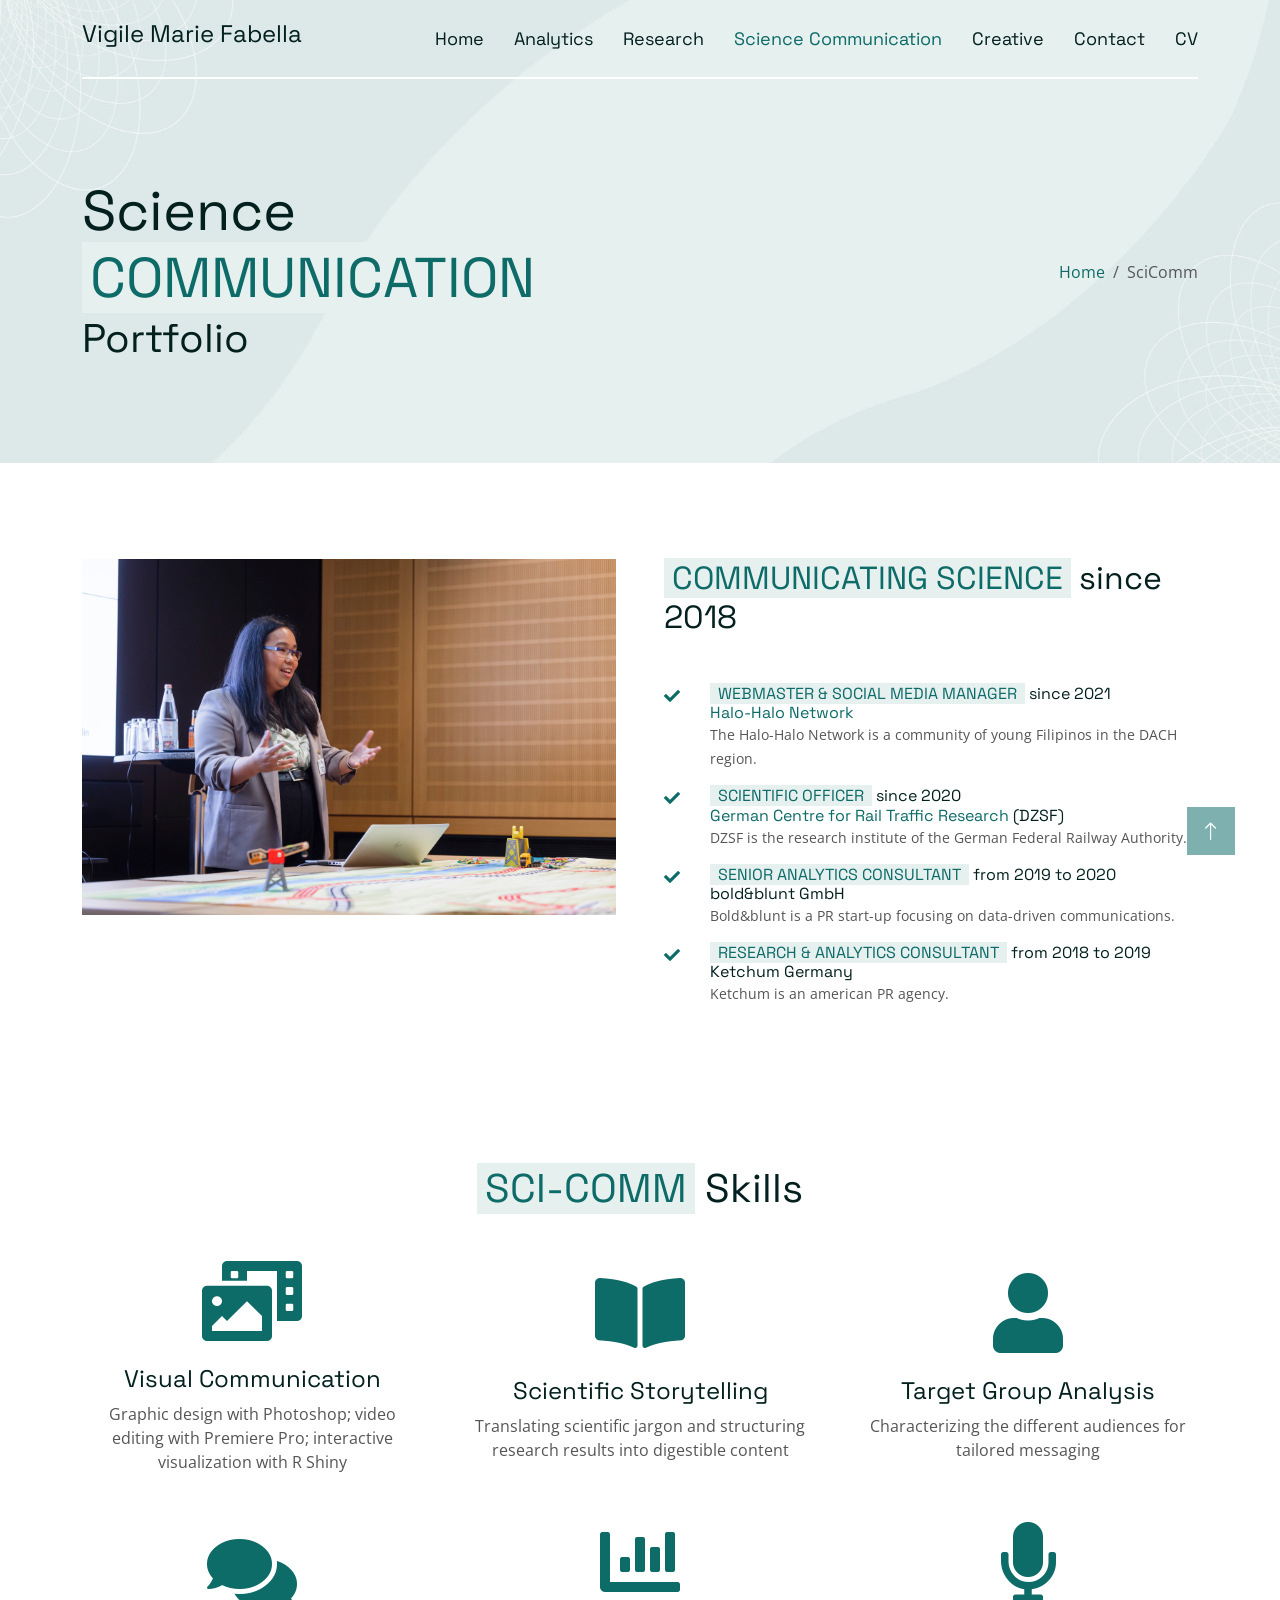
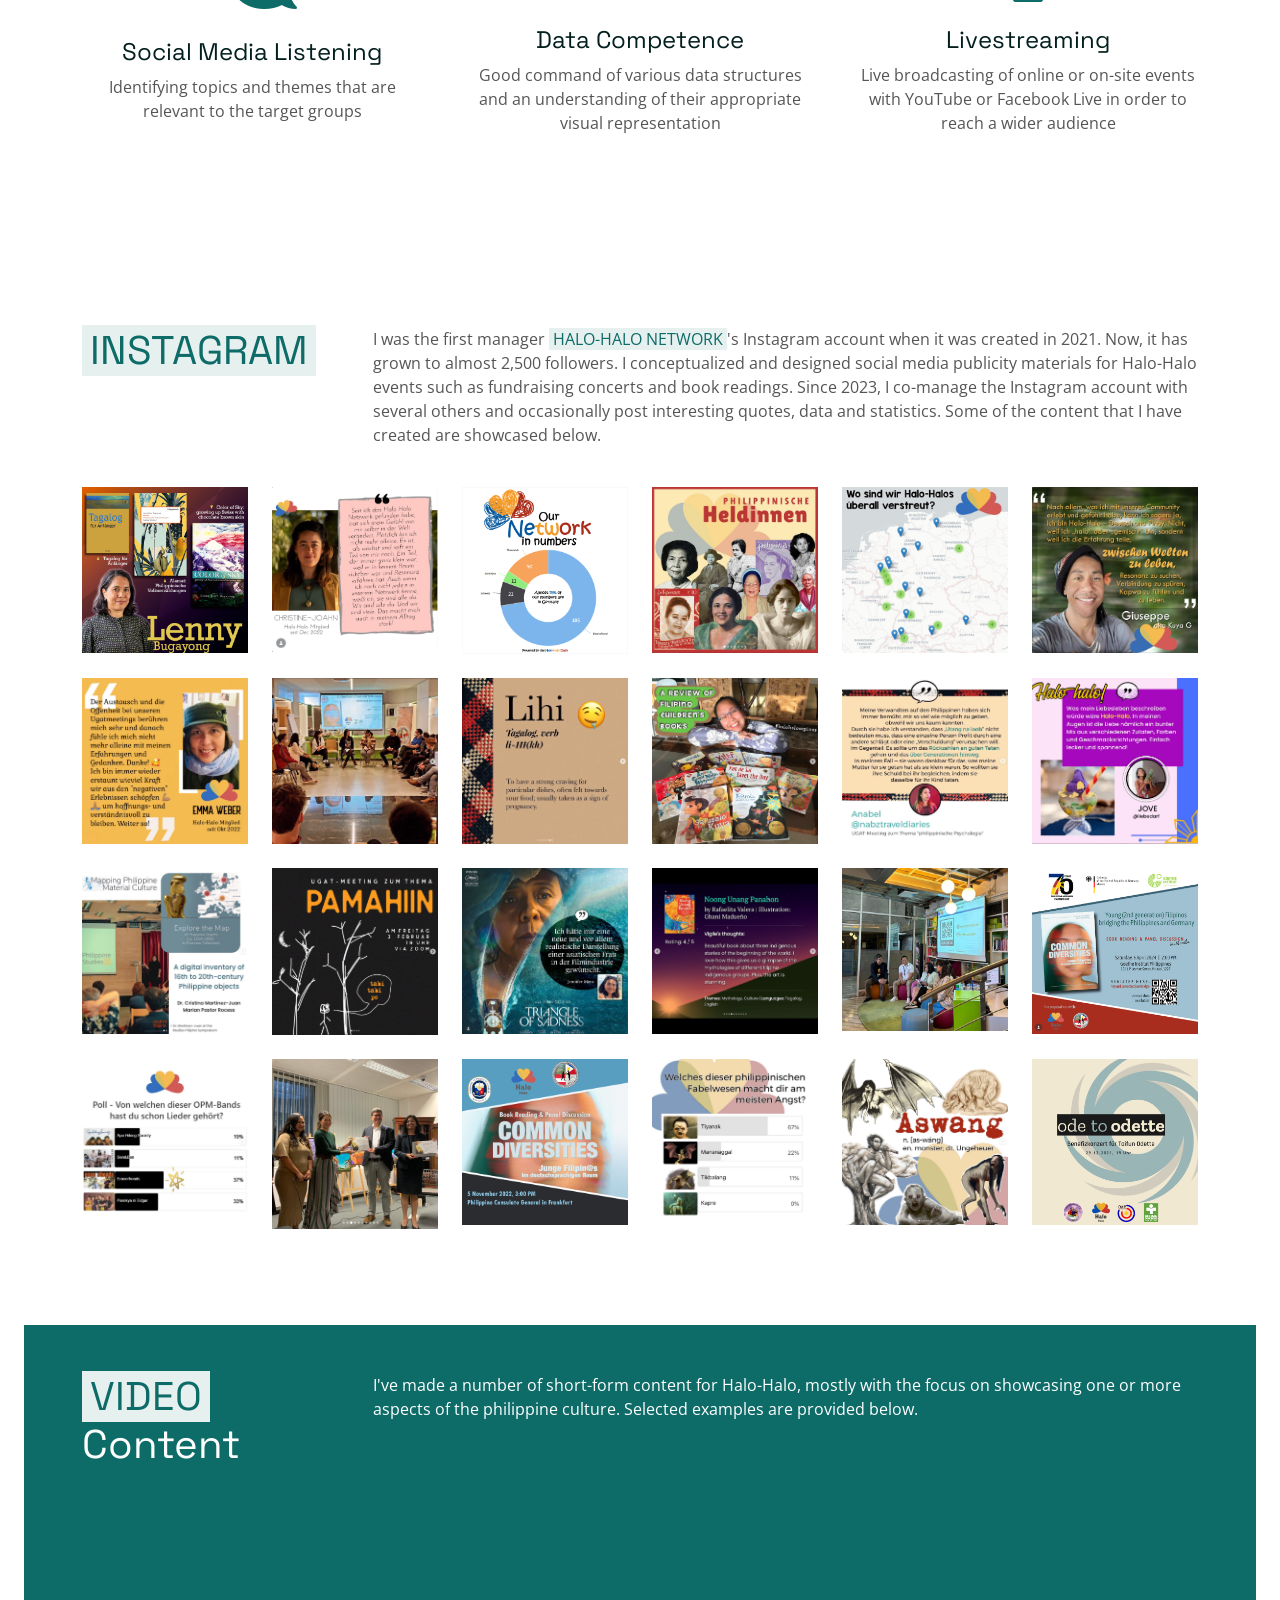
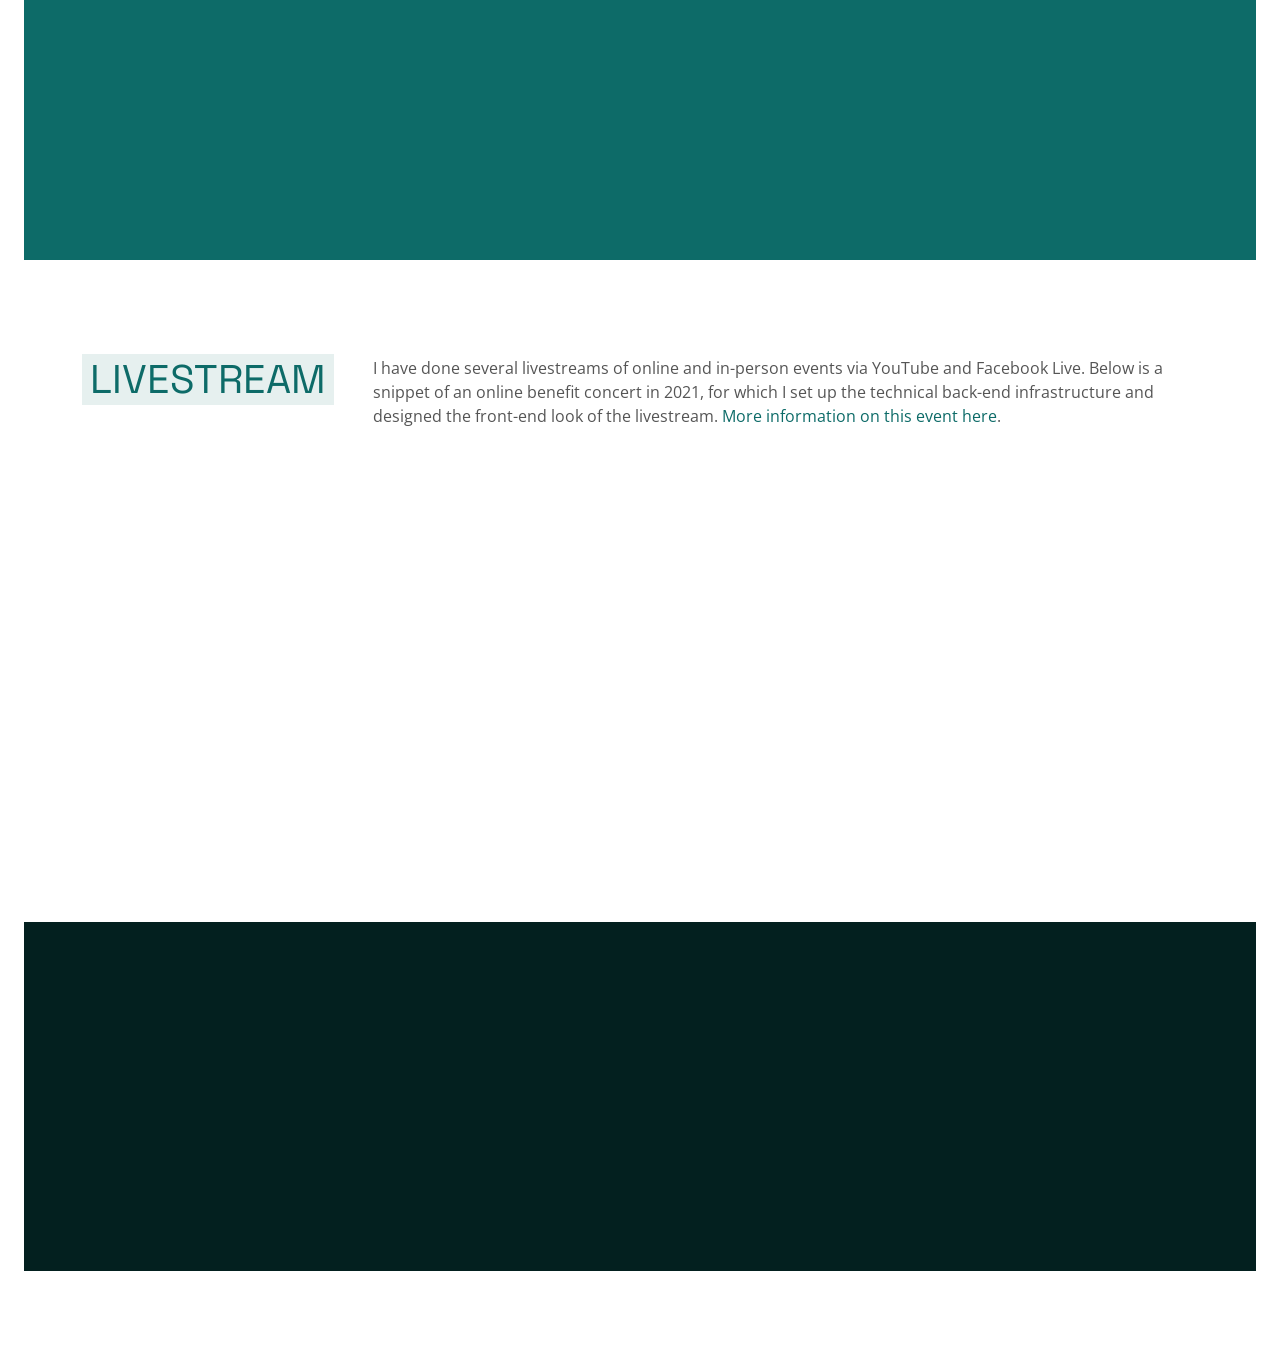
==== commit 3cc61a1c: "updated comm.html" ====
--- a/comm.html
+++ b/comm.html
@@ -75,8 +75,9 @@
         <div class="container py-5">
             <div class="row g-3 align-items-center">
                 <div class="col-lg-6 text-center text-lg-start">
-                    <h3 class="display-1 mb-0 animated slideInLeft">Science  <span
+                    <h3 class="display-4 mb-1 animated slideInLeft" data-animated-delay="0.3s">Science  <span
                                 class="text-uppercase text-primary bg-light px-2">Communication</span></h3>
+                                <div class="col-lg-6 wow fadeIn" data-wow-delay=".4s"><h1 class = "mb-1 ">Portfolio</h1></div>
                 </div>
                 <div class="col-lg-6 animated slideInRight">
                     <nav aria-label="breadcrumb">
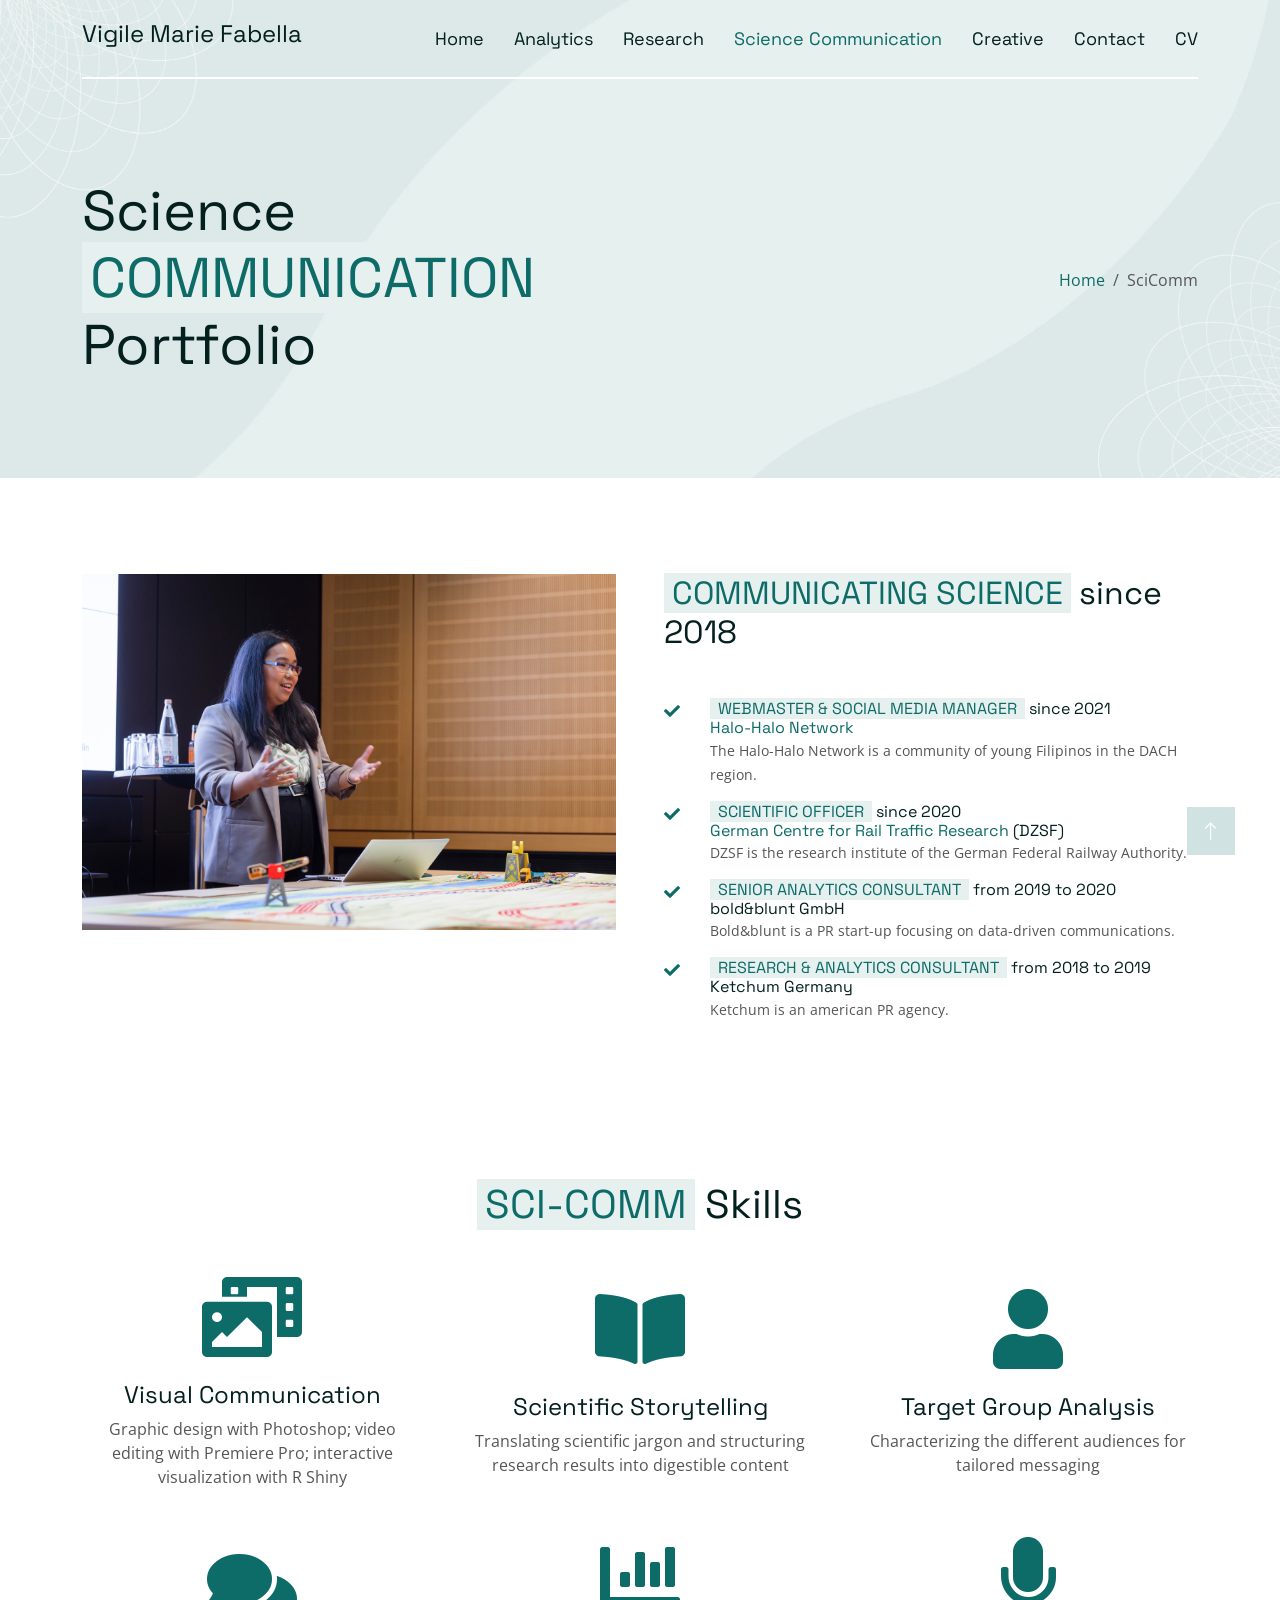
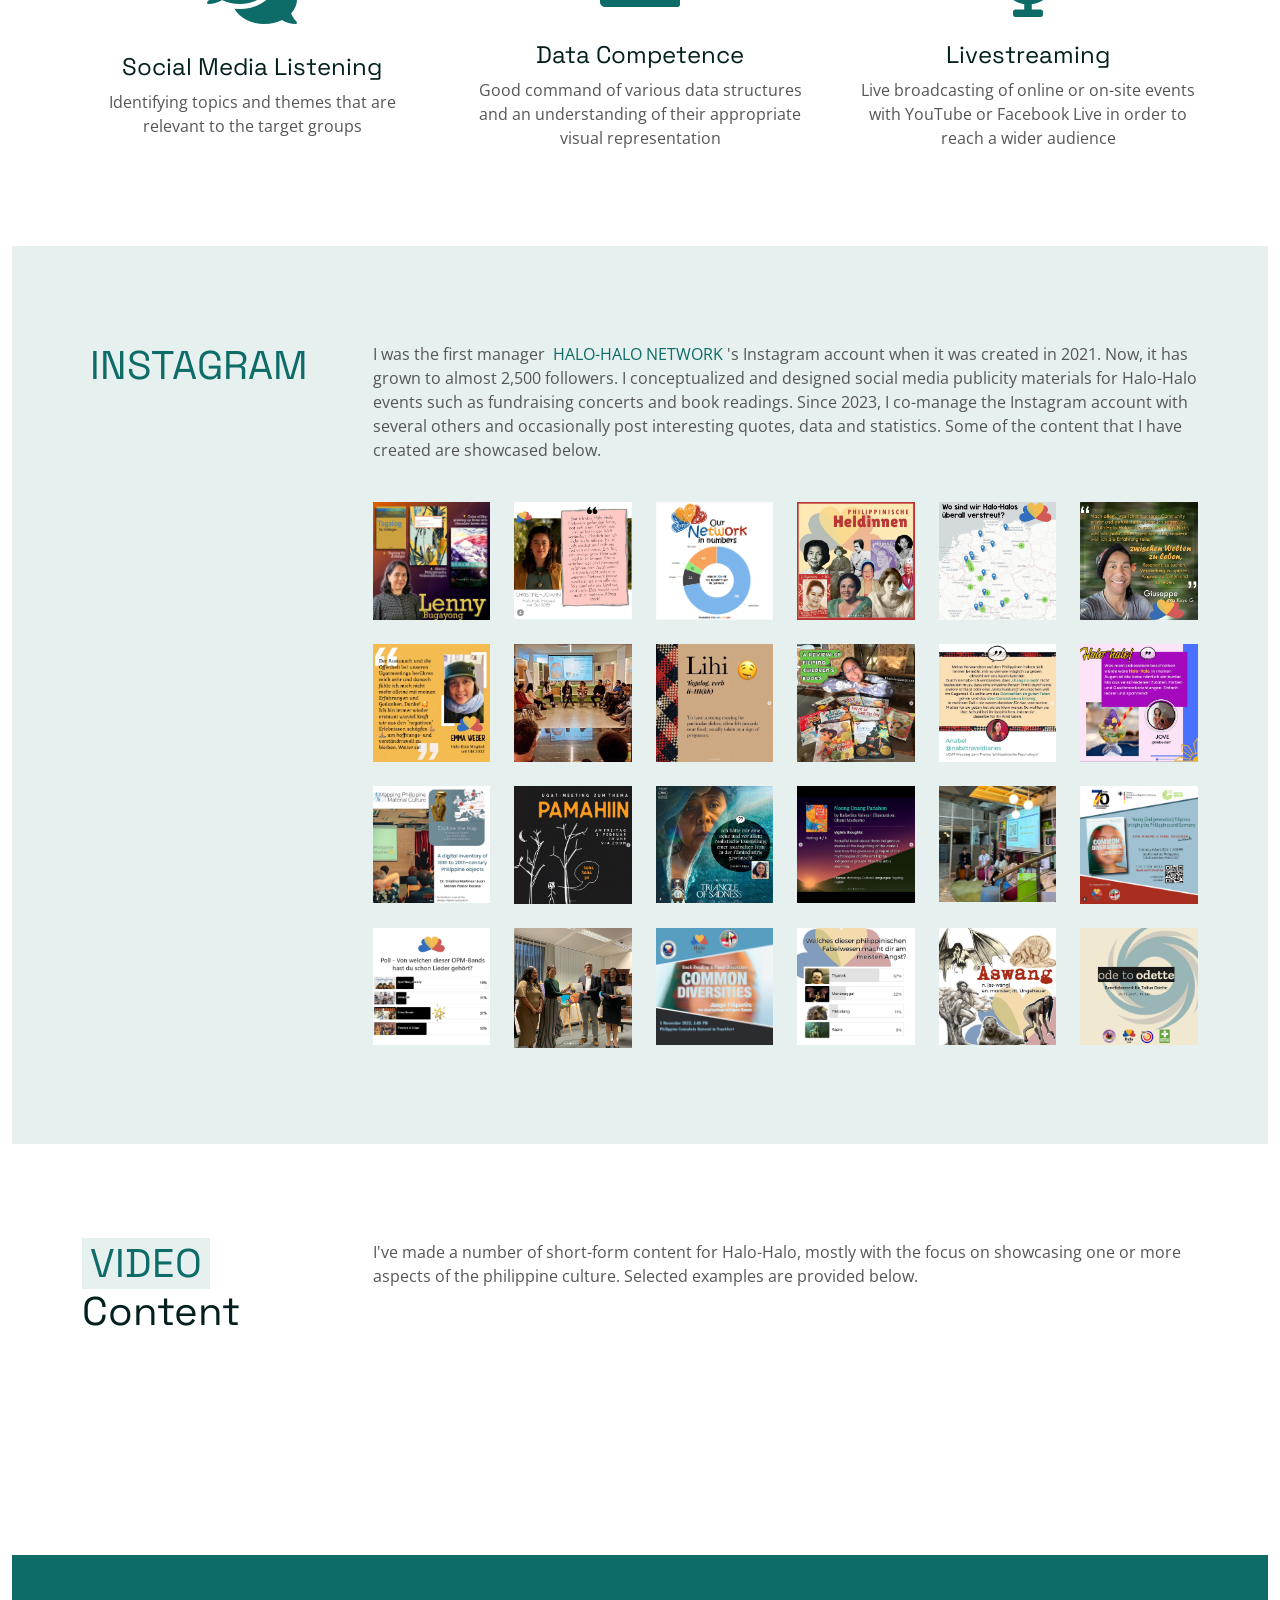
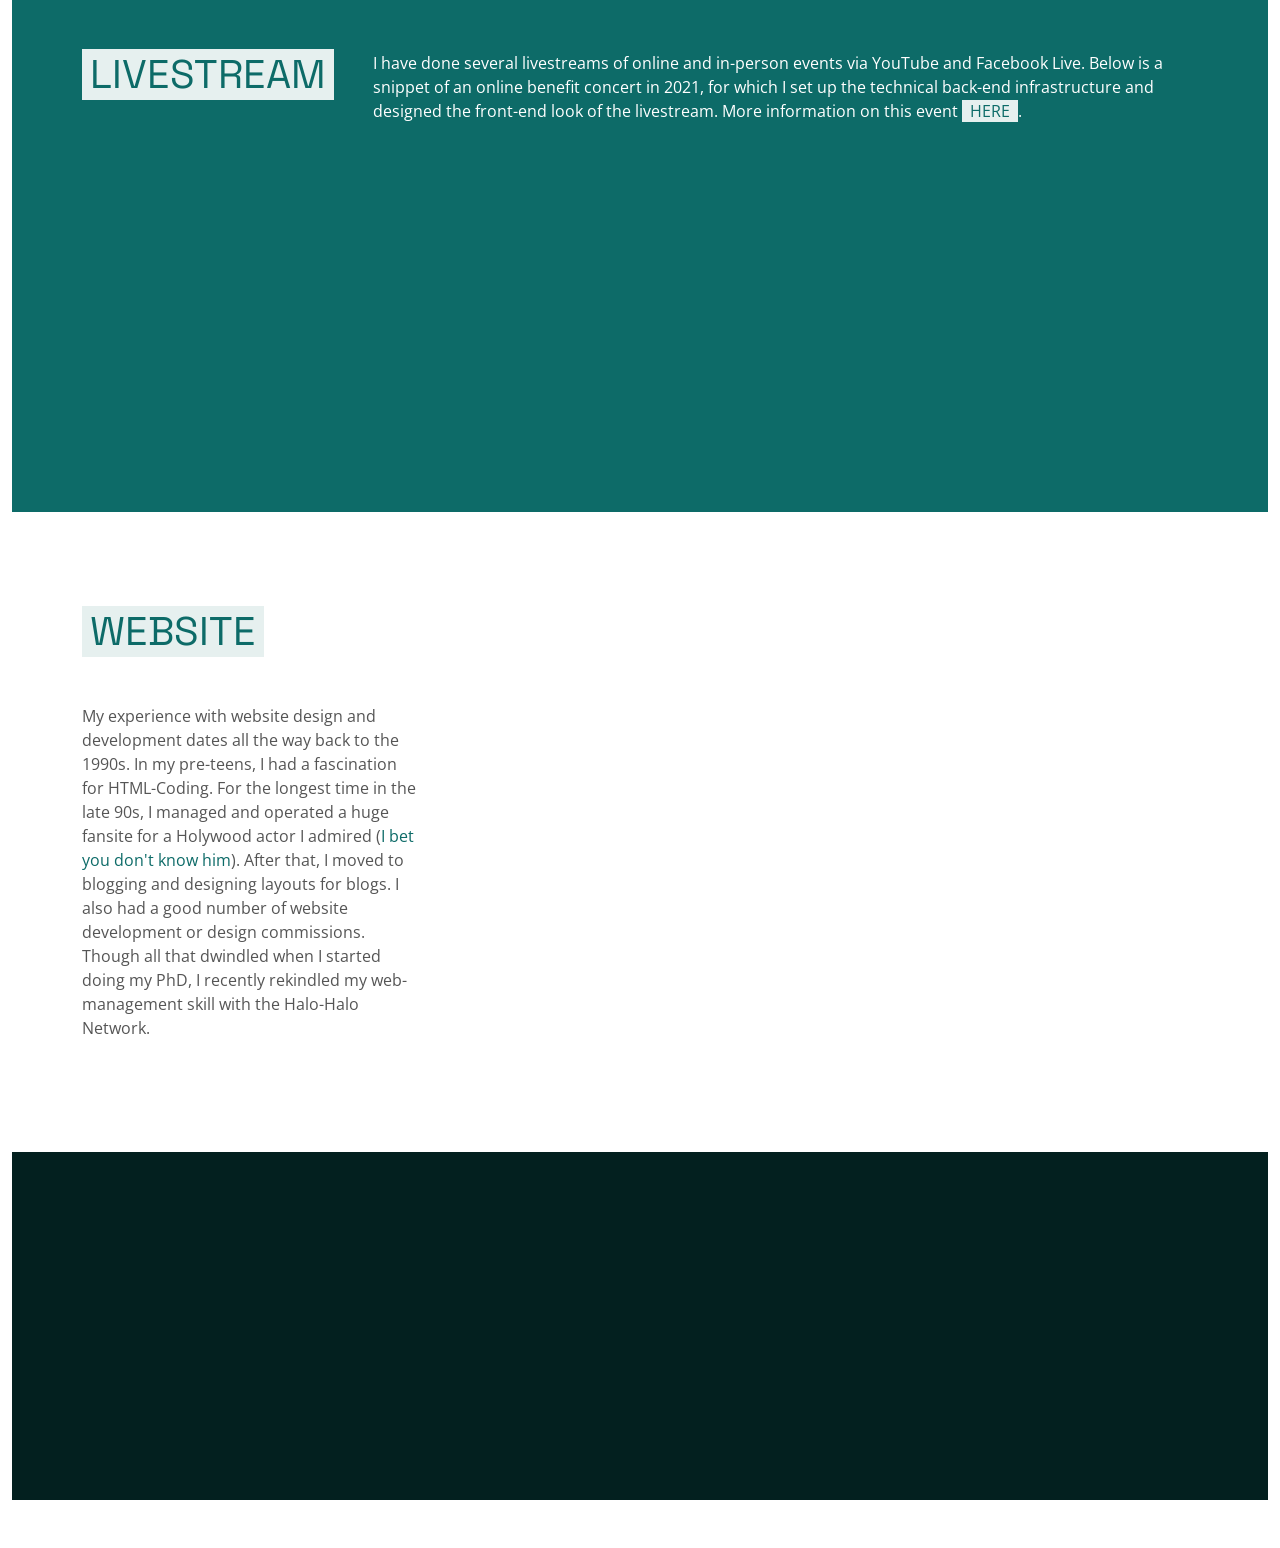
==== commit c7fe8956: "added webistes to portfoliio" ====
--- a/comm.html
+++ b/comm.html
@@ -76,8 +76,7 @@
             <div class="row g-3 align-items-center">
                 <div class="col-lg-6 text-center text-lg-start">
                     <h3 class="display-4 mb-1 animated slideInLeft" data-animated-delay="0.3s">Science  <span
-                                class="text-uppercase text-primary bg-light px-2">Communication</span></h3>
-                                <div class="col-lg-6 wow fadeIn" data-wow-delay=".4s"><h1 class = "mb-1 ">Portfolio</h1></div>
+                                class="text-uppercase text-primary bg-light px-2">Communication</span> Portfolio</h3>
                 </div>
                 <div class="col-lg-6 animated slideInRight">
                     <nav aria-label="breadcrumb">
@@ -183,7 +182,7 @@
 
 
     <!-- Instagram Start -->
-    <div class="container-fluid py-5">
+    <div class="container-fluid bg-light py-5">
         <div class="container py-5">
             <div class="row g-5">
                 <div class="col-lg-3">
@@ -194,8 +193,7 @@
                  <p>I was the first manager <a href = "https://www.halo-halo.de" target=_blank><span class="text-uppercase text-primary bg-light px-1">Halo-Halo Network</span></a>'s Instagram account when it was
                  created in 2021. Now, it has grown to almost 2,500 followers.  I conceptualized and designed social media publicity materials for Halo-Halo events such as fundraising concerts and book readings. 
                  Since 2023, I co-manage the Instagram account with several others and occasionally post interesting quotes, data and statistics. Some of the content that I have created are showcased below.</p>
-                 <br/></div>
-                 </div>
+                 <br/>
             <div class="row g-4">
               
                 <div class="col-md-4 col-lg-2 wow fadeIn" data-wow-delay="0.1s">
@@ -439,6 +437,8 @@
                     </div>
                 </div>
         </div>
+        </div>
+        </div>    </div>
     </div>
     <!-- Instagram End -->
 
@@ -446,16 +446,15 @@
 
 
     <!-- Video Start -->
-    <div class="container-fluid mt-5 bg-primary" id="projects">
+    <div class="container-fluid mt-5" id="projects">
         <div class="container py-5">
             <div class="row g-5">
                 <div class="col-lg-3">
-                  <h1 class="text-white mb-3"><span class="text-uppercase text-primary bg-light px-2">Video</span> Content
+                  <h1 class="mb-3"><span class="text-uppercase text-primary bg-light px-2">Video</span> Content
                   </h1>
                   </div>
                 <div class="col-lg-9">
-                 <p class="text-white">I've made a number of short-form content for Halo-Halo, mostly with the focus on showcasing one or more aspects of the philippine culture. Selected examples are provided below.</p>
-                 </div>
+                 <p>I've made a number of short-form content for Halo-Halo, mostly with the focus on showcasing one or more aspects of the philippine culture. Selected examples are provided below.</p>
                  <div class="row g-4">
               
                 <div class="col-md-12 col-lg-3 wow fadeIn" data-wow-delay="0.1s">
@@ -513,6 +512,7 @@
                  </div>
                  </div>
                  </div>
+                 </div>
     <!-- Livestreaming End -->
 
 
@@ -521,7 +521,7 @@
 
 
     <!-- Livestreaming Start -->
-    <div class="container-fluid py-5">
+    <div class="container-fluid bg-primary py-5">
         <div class="container py-5">
             <div class="row g-5">
                 <div class="col-lg-3">
@@ -529,13 +529,11 @@
                   </h1>
                   </div>
                 <div class="col-lg-9">
-                 <p>I have done several livestreams of online and in-person events via YouTube and Facebook Live. Below is a snippet of an online benefit concert in 2021, 
-                 for which I set up the technical back-end infrastructure and designed the front-end look of the livestream. <a href = "https://halo-halo.de/ode-to-odette/" target = _blank>More information on this event here</a>.</p>
-                 </div>
-                 </div>
+                 <p class="text-white">I have done several livestreams of online and in-person events via YouTube and Facebook Live. Below is a snippet of an online benefit concert in 2021, 
+                 for which I set up the technical back-end infrastructure and designed the front-end look of the livestream. More information on this event <a href = "https://halo-halo.de/ode-to-odette/" target = _blank><span class="text-uppercase text-primary bg-light px-2">here</span></a>.</p>
                  <div class="row g-4">
               
-                <div class="col-md-12 col-lg-8 wow fadeIn" data-wow-delay="0.1s">
+                <div class="col-md-12 col-lg-8 wow fadeIn" data-wow-delay="0.4s">
                     <div class="team-item position-relative overflow-hidden">
                     <video width=100% controls>
                       <source src="https://halo-halo.de/wp-content/uploads/2022/01/Performance-04-Kim-John.mp4" type="video/mp4">
@@ -544,11 +542,155 @@
                     </div>
                 </div> 
                 </div> 
+                 </div>
+                 </div>
           </div> 
       </div> 
 
 
     <!-- Livestreaming End -->
+
+
+    <!-- Testimonial Start -->
+    <div class="container-xxl py-5">
+        <div class="container py-5">
+            <div class="row g-5">
+                <div class="col-lg-4">
+                  <h1 class="mb-5"> <span class="text-uppercase text-primary bg-light px-2">Website</span>
+                  </h1>
+                 <p>My experience with website design and development dates all the way back to the 1990s. In my pre-teens, I had a fascination for 
+                 HTML-Coding. For the longest time in the late 90s, I managed and operated a huge fansite for a Holywood actor I admired (<a href = "https://www.google.com/search?q=vincent+kartheiser" target =_blank>I bet you don't know him</a>). 
+                 After that, I moved to blogging and designing layouts for blogs. I also had a good number of
+                 website development or design commissions. Though all that dwindled when I started doing my PhD, I recently rekindled my web-management skill with 
+                 the Halo-Halo Network. </p>
+                  </div>
+                <div class="col-lg-8">
+            <div class="row justify-content-center">
+                <div class="col-md-12 col-lg-11">
+                    <div class="owl-carousel testimonial-carousel wow fadeIn" data-wow-delay="0.2s">
+                        <div class="testimonial-item">
+                            <div class="row g-5 align-items-center">
+                                <div class="col-md-6">
+                                    <div class="testimonial-img">
+                                        <img class="img-fluid" src="assets/portfolio/website_halohalo.PNG" alt="">
+                                    </div>
+                                </div>
+                                <div class="col-md-6">
+                                    <div class="testimonial-text pb-5 pb-md-0">
+                                        <h3>The Halo-Halo Network</h3>
+                                        <p>I was the first webmaster of the Halo-Halo Network website when it started in 2021. 
+                                        I managed the site singlehandedly for four years, where I wrote blog posts and edited 
+                                        blog contributions by members of the community.</p>
+                                    </div>
+                                </div>
+                            </div>
+                        </div>
+                        <div class="testimonial-item">
+                            <div class="row g-5 align-items-center">
+                                <div class="col-md-6">
+                                    <div class="testimonial-img">
+                                        <img class="img-fluid" src="assets/portfolio/website_cvif.png" alt="">
+                                    </div>
+                                </div>
+                                <div class="col-md-6">
+                                    <div class="testimonial-text pb-5 pb-md-0">
+                                        <h3>Central Visayan Institute Foundation (CVIF)</h3>
+                                        <p>For a while throughout the 2000s, I created and managed the website of CVIF and their research institutes. I designed the site layout and set it up with HTML. This was quite a feat for me to program, with scrolling updates and a menu bar that opens to sub-options. Of course, these days that's nothing special, but back then, it was all old-school HTML programmed in Notepad. </p>
+                                    </div>
+                                </div>
+                            </div>
+                        </div>
+                        <div class="testimonial-item">
+                            <div class="row g-5 align-items-center">
+                                <div class="col-md-6">
+                                    <div class="testimonial-img">
+                                        <img class="img-fluid" src="assets/portfolio/website_asiawise.png" alt="">
+                                    </div>
+                                </div>
+                                <div class="col-md-6">
+                                    <div class="testimonial-text pb-5 pb-md-0">
+                                        <h3>Multiply Theme: Asiawise</h3>
+                                        <p>The now-obsolete social media platform Multiply was set up in such a way that each individual user could customize their multiply page... if they knew CSS. I had a side-gig in the 2000s
+                                        designing layouts for users and businesses on Multiply. Here's one example for a tutorial center called Asiawise.</p>
+                                    </div>
+                                </div>
+                            </div>
+                        </div>
+                        <div class="testimonial-item">
+                            <div class="row g-5 align-items-center">
+                                <div class="col-md-6">
+                                    <div class="testimonial-img">
+                                        <img class="img-fluid" src="assets/portfolio/website_ardor.png" alt="">
+                                    </div>
+                                </div>
+                                <div class="col-md-6">
+                                    <div class="testimonial-text pb-5 pb-md-0">
+                                        <h3>Multiply Theme: Ardor Apparel</h3>
+                                        <p>The now-obsolete social media platform Multiply was set up in such a way that each individual user could customize their multiply page... if they knew CSS. I had a side-gig in the 2000s
+                                        designing layouts for users and businesses on Multiply. Here's one example for an apparel business called Ardor Apparel.</p>
+                                    </div>
+                                </div>
+                            </div>
+                        </div>
+                        <div class="testimonial-item">
+                            <div class="row g-5 align-items-center">
+                                <div class="col-md-6">
+                                    <div class="testimonial-img">
+                                        <img class="img-fluid" src="assets/portfolio/website_bags.png" alt="">
+                                    </div>
+                                </div>
+                                <div class="col-md-6">
+                                    <div class="testimonial-text pb-5 pb-md-0">
+                                        <h3>Multiply Theme: Bag Republic</h3>
+                                        <p>The now-obsolete social media platform Multiply was set up in such a way that each individual user could customize their multiply page... if they knew CSS. I had a side-gig in the 2000s
+                                        designing layouts for users and businesses on Multiply. Here's one example for a bag-selling venture called Bag Republic.</p>
+                                    </div>
+                                </div>
+                            </div>
+                        </div>
+                        <div class="testimonial-item">
+                            <div class="row g-5 align-items-center">
+                                <div class="col-md-6">
+                                    <div class="testimonial-img">
+                                        <img class="img-fluid" src="assets/portfolio/website_shirtsave.png" alt="">
+                                    </div>
+                                </div>
+                                <div class="col-md-6">
+                                    <div class="testimonial-text pb-5 pb-md-0">
+                                        <h3>Multiply Theme: Shirts Avenue</h3>
+                                        <p>The now-obsolete social media platform Multiply was set up in such a way that each individual user could customize their multiply page... if they knew CSS. I had a side-gig in the 2000s
+                                        designing layouts for users and businesses on Multiply. Here's one example for a t-shirt shop called Shirts Avenue.</p>
+                                    </div>
+                                </div>
+                            </div>
+                        </div>
+                        <div class="testimonial-item">
+                            <div class="row g-5 align-items-center">
+                                <div class="col-md-6">
+                                    <div class="testimonial-img">
+                                        <img class="img-fluid" src="assets/portfolio/website_blog.png" alt="">
+                                    </div>
+                                </div>
+                                <div class="col-md-6">
+                                    <div class="testimonial-text pb-5 pb-md-0">
+                                        <h3>Personal Blog</h3>
+                                        <p>I had a personal blog that I started towards the end of the 90s, when blogging was all the rage. I designed numerous layouts my blog and my friend's blogs. Unfortunately, this was the only layout 
+                                        that I could recover from my old files. This was one of the last designs I made in the early 2000s and it required iframes. I remember when I discovered iframes, it just opened the floodgates to my layouting creativity, because I was no longer bound to the usual margins of the page. </p>
+                                    </div>
+                                </div>
+                            </div>
+                        </div>
+                    </div>
+                </div>
+            </div>
+            </div>
+            </div>
+        </div>
+    </div>
+    <!-- Testimonial End -->
+
+
+
 
 
     <!-- Contact Start -->
